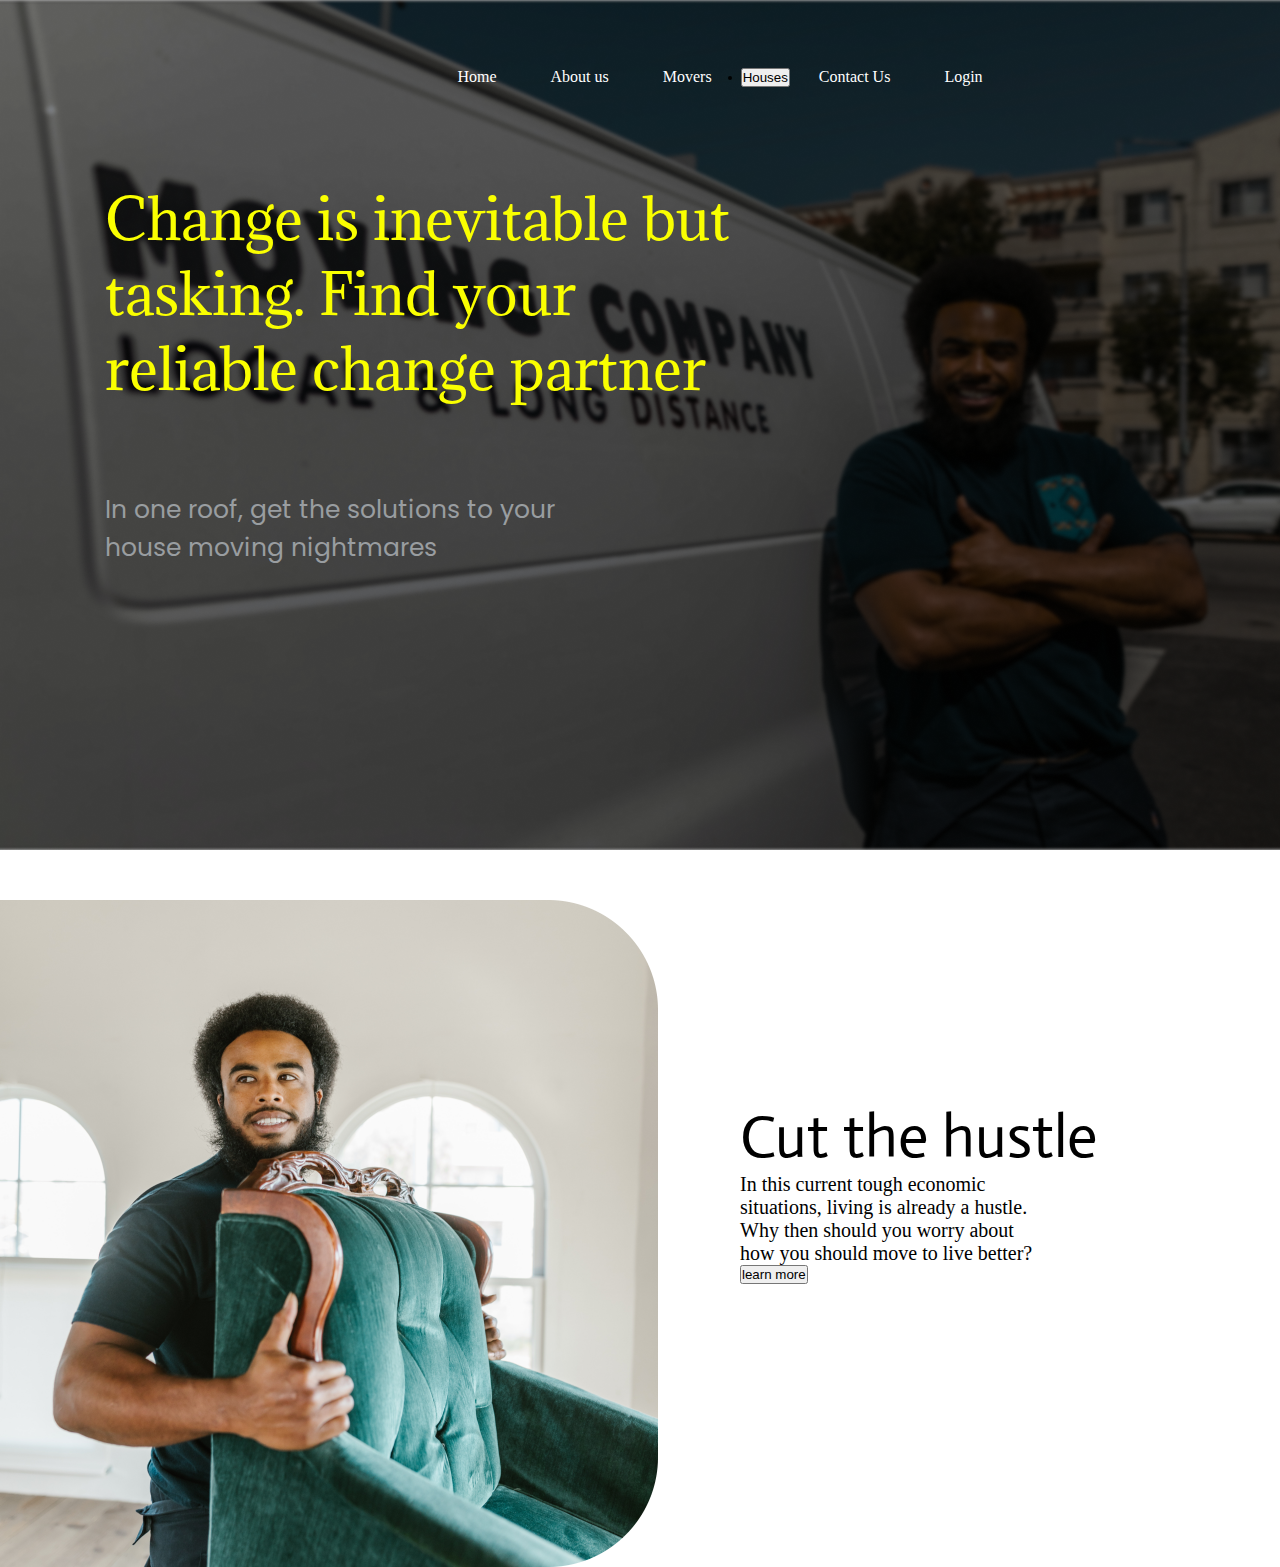
==== index.html @ 38adeb79 "In the main contect section give your section and divisions id and class name to avoid confusion. Go" ====
<!DOCTYPE html>
<html lang="en">
<head>
    <meta charset="UTF-8">
    <meta http-equiv="X-UA-Compatible" content="IE=edge">
    <meta name="viewport" content="width=device-width, initial-scale=1.0">
    <title>Document</title>
    <link rel="stylesheet" href="Assets/CSSfiles/index.css">
</head>
<body>

    <!--Header-->
    <section id="first">
        <nav>
            <ul>
                <li><a>Home</a></li>
                <li><a>About us</a></li>
                <li><a>Movers</a></li>
                <button><li><a>Houses</a></li></button>
                <li><a>Contact Us</a></li>
                <li><a>Login</a></li>
            </ul>
        </nav>

        <div class="kwanza">
            <h1>Change is inevitable but <br> tasking. Find your <br> reliable change partner</h1>
            <p>In one roof, get the solutions to your <br> house moving nightmares</p>
        </div>
    </section>


    <!--Main content-->
    <section id="sectme">
        <div class="boutme">
            <div class="leftside">
                <img src="Assets/Images/image2.png" alt="A mover carrying a chair">
            </div>

            <div class="rightside">
                <h1>Cut the hustle</h1>
                <p>In this current tough economic <br> situations, living is already a hustle. <br> Why then should you worry about <br> how you should move to live better?</p>
                <button>learn more</button>
            </div>
        </div>
    </section>

    <section id="third">
        <h2></h2>
        <div></div>

    </section>




    <!--Footer-->
</body>
</html>
---- Assets/CSSfiles/index.css ----
/* Main page styling for index.html*/
@import url('https://fonts.googleapis.com/css2?family=Poppins:wght@300&display=swap');
@import url('https://fonts.googleapis.com/css2?family=Actor&display=swap');
@import url('https://fonts.googleapis.com/css2?family=Adamina&display=swap');

*{  
    margin: 0;
    padding: 0;
}

body{
    margin: 0;
    padding: 0;
}
/*Header styling*/
/*First section */

#first{
    background-image: url("../Images/image1.png");
    background-size: cover;
    height: 850px;
    width: 1440px;
}

 nav{
    display: flex;
    justify-content:space-evenly;
    align-items: center;
 }

 nav ul{
     margin-top: 43px;
 }


nav >ul >li{
    text-decoration: none;
    display: inline-block;
    padding: 25px;
    color: white;
   
}
.kwanza{
    margin-bottom: 20px;
    margin-left:105px;
    margin-top: 70px;
}
.kwanza > h1{
    font-size: 55px;
    color: #FAFF00;
    font-family:'Adamina';
    
}
.kwanza >p{
    font-size: 25px;
    color:#999DA0;
    font-family:'Poppins';
    margin-top: 85px;
}


/*Main content styling */

/* Second section */
#sectme{
    margin-top: 50px;
}
#sectme > .boutme{
display: flex
}
#sectme > .boutme > .leftside, .rightside{ 
    width: 50%;
}
#sectme > .boutme > .leftside{
    display: flex;
    justify-content: center;
    align-items: center;
}
#sectme > .boutme > .rightside{
    padding-left: 100px;
    padding-top: 200px;
}
h1{
    font-family: 'Actor';
    font-weight: 500;
    font-size: 60px;
}
p{
    font-size: 20px;
}
img{
 width: 675px;
height: 667px;
}
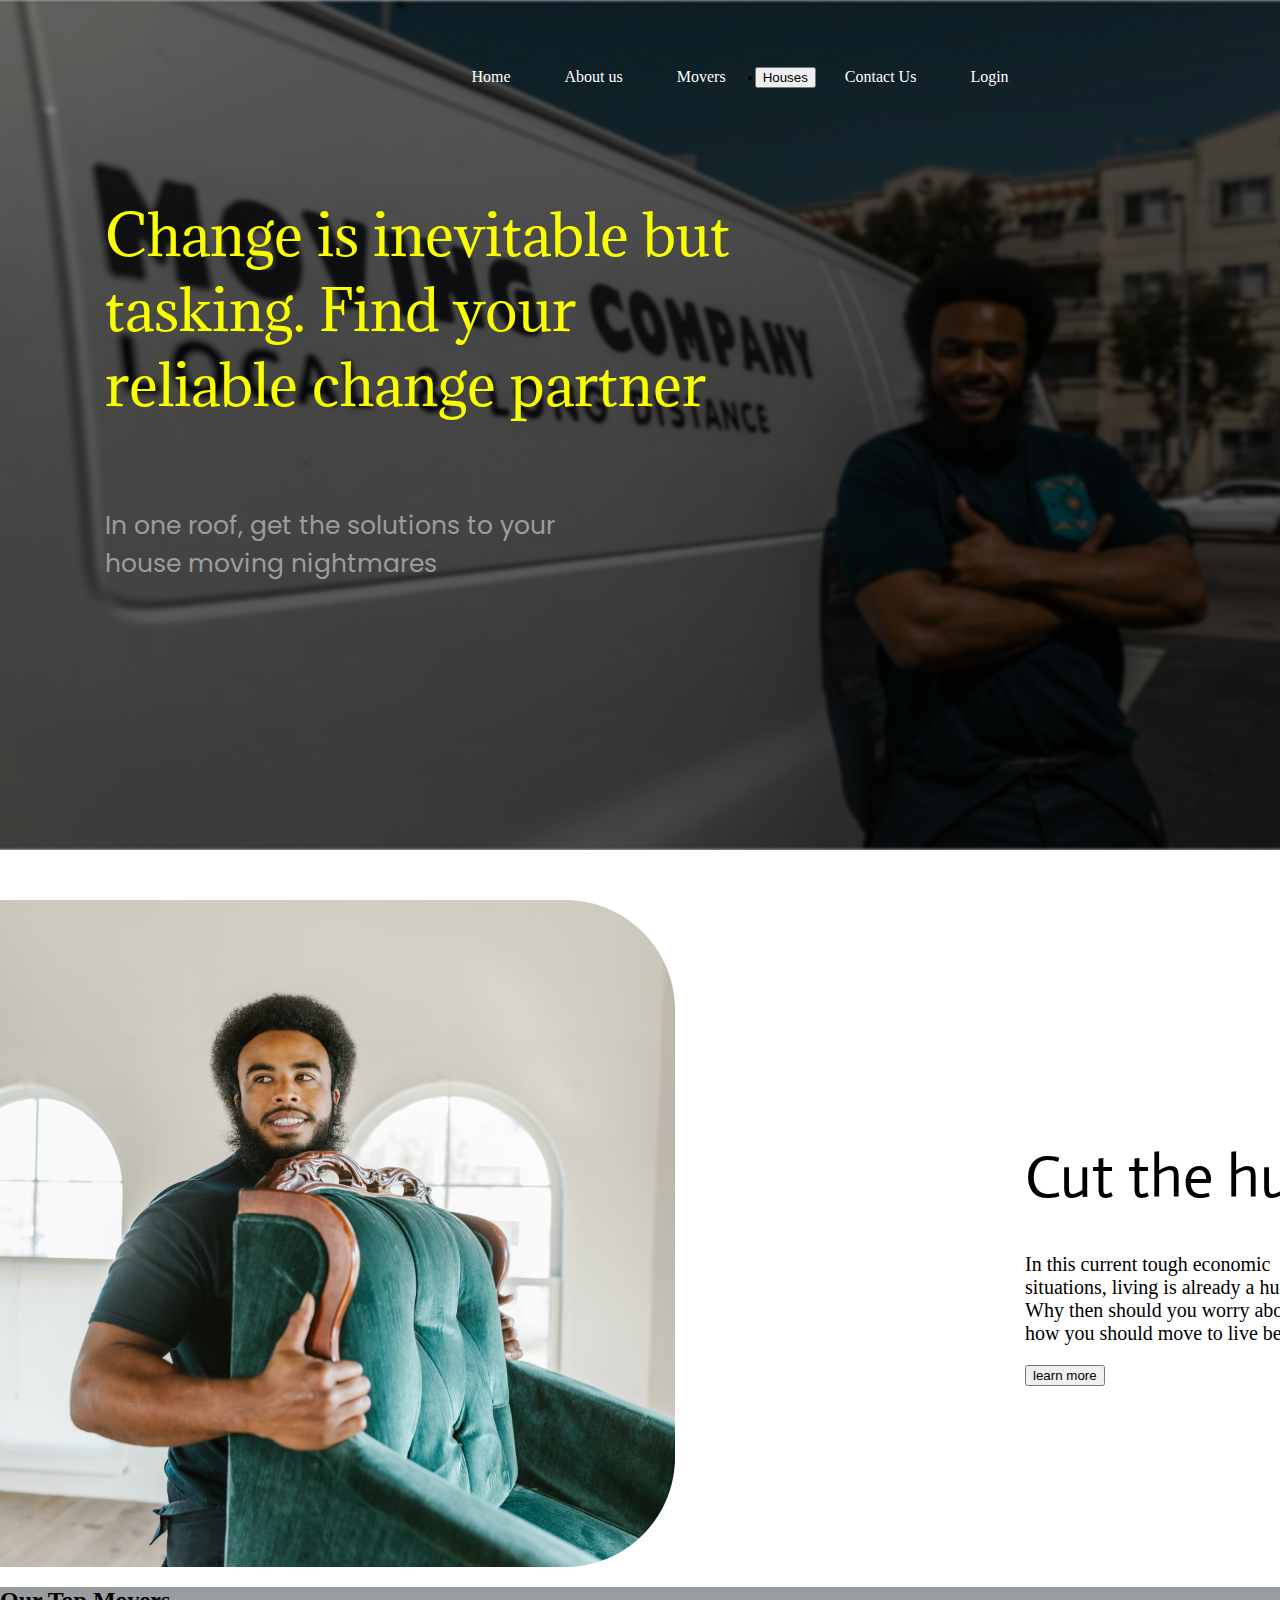
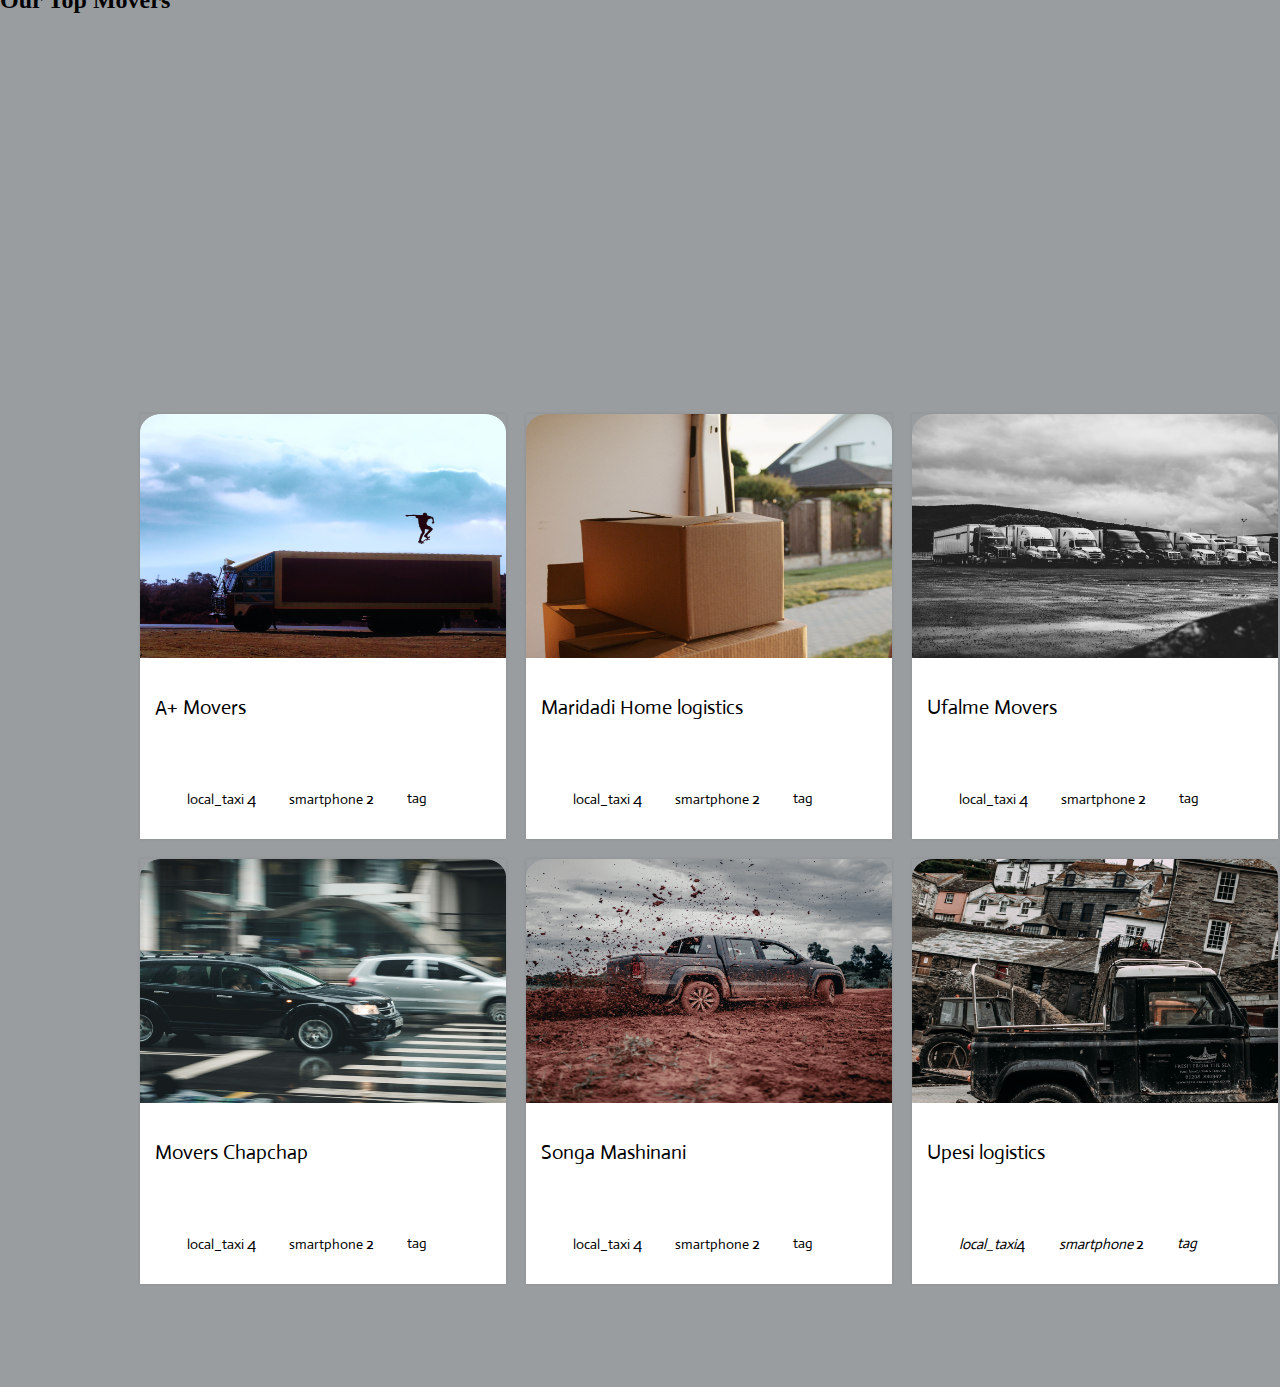
==== commit f47efb0c: "Add the third section using the card format.Do not change the size of the images. Style them to have" ====
--- a/index.html
+++ b/index.html
@@ -5,6 +5,7 @@
     <meta http-equiv="X-UA-Compatible" content="IE=edge">
     <meta name="viewport" content="width=device-width, initial-scale=1.0">
     <title>Document</title>
+    <link rel="stylesheet" href="https://fonts.sandbox.google.com/css2?family=Material+Symbols+Outlined:opsz,wght,FILL,GRAD@48,400,0,0" />
     <link rel="stylesheet" href="Assets/CSSfiles/index.css">
 </head>
 <body>
@@ -44,9 +45,198 @@
         </div>
     </section>
 
+
     <section id="third">
-        <h2></h2>
-        <div></div>
+
+        <h2>Our Top Movers</h2>
+        <div class="cards">
+
+            <div class="card">
+                <img src="Assets/Images/image3.png" alt="" class="card_image">
+
+                <div class="card_content">
+                    <p>A+ Movers</p>
+                </div>
+
+                <div class="card_info">
+                    <div>
+                        <span class="material-symbols-outlined">
+                            local_taxi
+                        </span>4
+                    </div>
+
+                    <div>
+                        <span class="material-symbols-outlined">
+                            smartphone
+                        </span>2
+
+                    </div>
+                        <span class="material-symbols-outlined">
+                            tag
+                        </span>
+
+                    <div>
+
+                    </div>
+
+                </div>
+
+            </div>
+            <div class="card">
+                <img src="Assets/Images/image4.png" alt="" class="card_image">
+
+                <div class="card_content">
+                    <p>Maridadi Home logistics</p>
+                </div>
+
+                <div class="card_info">
+                    <div>
+                       <span class="material-symbols-outlined">
+                            local_taxi
+                        </span>4
+                    </div>
+
+                    <div>
+                        <span class="material-symbols-outlined">
+                            smartphone
+                        </span>2
+
+                    </div>
+                        <span class="material-symbols-outlined">
+                            tag
+                        </span>
+
+                    <div>
+
+                    </div>
+
+                </div>
+
+            </div>
+            <div class="card">
+                <img src="Assets/Images/image5.png" alt="" class="card_image">
+
+                <div class="card_content">
+                    <p>Ufalme Movers</p>
+                </div>
+
+                <div class="card_info">
+                    <div>
+                        <span class="material-symbols-outlined">
+                            local_taxi
+                        </span>4
+                    </div>
+
+                    <div>
+                        <span class="material-symbols-outlined">
+                            smartphone
+                        </span>2
+
+                    </div>
+                        <span class="material-symbols-outlined">
+                            tag
+                        </span>
+
+                    <div>
+
+                    </div>
+
+                </div>
+
+            </div>
+            <div class="card">
+                <img src="Assets/Images/image6.png" alt="" class="card_image">
+
+                <div class="card_content">
+                    <p>Movers Chapchap</p>
+                </div>
+
+                <div class="card_info">
+                    <div>
+                        <span class="material-symbols-outlined">
+                            local_taxi
+                        </span>4
+                    </div>
+
+                    <div>
+                        <span class="material-symbols-outlined">
+                            smartphone
+                        </span>2
+
+                    </div>
+                        <span class="material-symbols-outlined">
+                            tag
+                        </span>
+
+                    <div>
+
+                    </div>
+
+                </div>
+
+            </div>
+            <div class="card">
+                <img src="Assets/Images/image7.png" alt="" class="card_image">
+
+                <div class="card_content">
+                    <p>Songa Mashinani</p>
+                </div>
+
+                <div class="card_info">
+                    <div>
+                        <span class="material-symbols-outlined">
+                            local_taxi
+                        </span>4
+                    </div>
+
+                    <div>
+                        <span class="material-symbols-outlined">
+                            smartphone
+                        </span>2
+
+                    </div>
+                        <span class="material-symbols-outlined">
+                            tag
+                        </span>
+
+                    <div>
+
+                    </div>
+
+                </div>
+
+            </div>
+            <div class="card">
+                <img src="Assets/Images/image8.png" alt="" class="card_image">
+
+                <div class="card_content">
+                    <p>Upesi logistics</p>
+                </div>
+
+                <div class="card_info">
+                    <div>
+                        <i class="material-symbols-outlined">local_taxi</i>4
+                    </div>
+
+                    <div>
+                        <i class="material-symbols-outlined">
+                            smartphone
+                        </i>2
+
+                    </div>
+                        <i class="material-symbols-outlined">
+                            tag
+                        </i>
+
+                    <div>
+
+                    </div>
+
+                </div>
+
+            </div>
+
+        </div>
 
     </section>
 
--- a/Assets/CSSfiles/index.css
+++ b/Assets/CSSfiles/index.css
@@ -2,6 +2,18 @@
 @import url('https://fonts.googleapis.com/css2?family=Poppins:wght@300&display=swap');
 @import url('https://fonts.googleapis.com/css2?family=Actor&display=swap');
 @import url('https://fonts.googleapis.com/css2?family=Adamina&display=swap');
+
+
+<style>
+.material-symbols-outlined {
+  font-variation-settings:
+  'FILL' 0,
+  'wght' 400,
+  'GRAD' 0,
+  'opsz' 48
+}
+</style>
+
 
 *{  
     margin: 0;
@@ -64,6 +76,9 @@
 /* Second section */
 #sectme{
     margin-top: 50px;
+    height: 667px;
+    background-color: white;
+    width: 1440px;
 }
 #sectme > .boutme{
 display: flex
@@ -77,7 +92,7 @@
     align-items: center;
 }
 #sectme > .boutme > .rightside{
-    padding-left: 100px;
+    padding-left: 350px;
     padding-top: 200px;
 }
 h1{
@@ -92,3 +107,47 @@
  width: 675px;
 height: 667px;
 }
+
+#third{
+    width:1440px;
+    height: 1400px;
+    background-color: #999DA0;
+}
+
+.cards{
+    margin: 0 auto;
+    max-width: 1000px;
+    display: grid;
+    grid-template-columns: repeat(3, 1fr);
+    gap: 20px;
+    font-family: "Actor";
+    margin-top: 400px;
+    margin-bottom: 200px;
+    margin-right: 300px;
+}
+.card{
+    box-shadow: 0 0 3px rgba(0, 0 , 0 , 0.1);
+}
+.card_image{
+    width: 366px;
+    height: 244px;
+    display: block;
+}
+.card_content{
+    line-height: 1.5;
+    font-size: 0.9em;
+    padding: 15px;
+    background: white;
+}
+.card_info{
+    padding: 30px;
+    display: flex;
+    justify-content:space-around;
+    align-items: center;
+    background: white;
+    border-bottom: 3px;
+    border-color: gray;
+}
+.material-symbols-outlined{
+    font-size: 0.9em;
+}
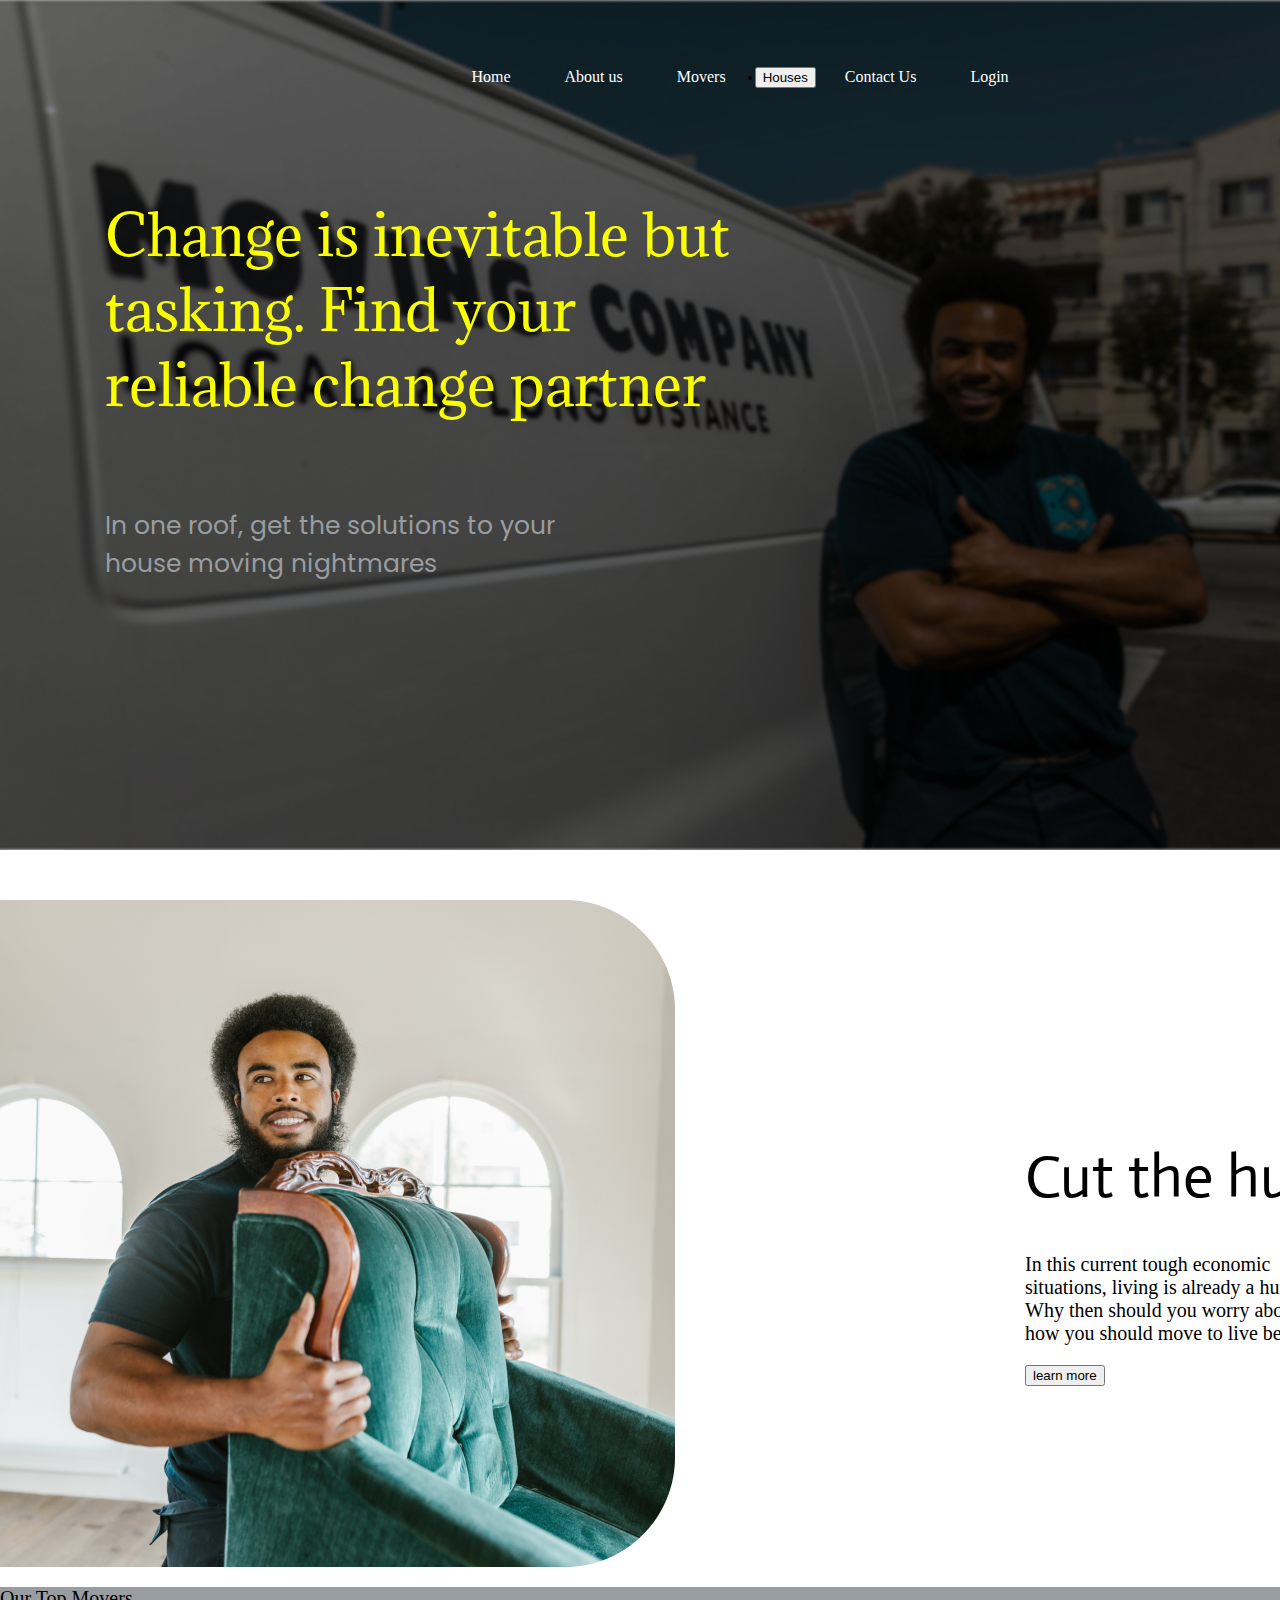
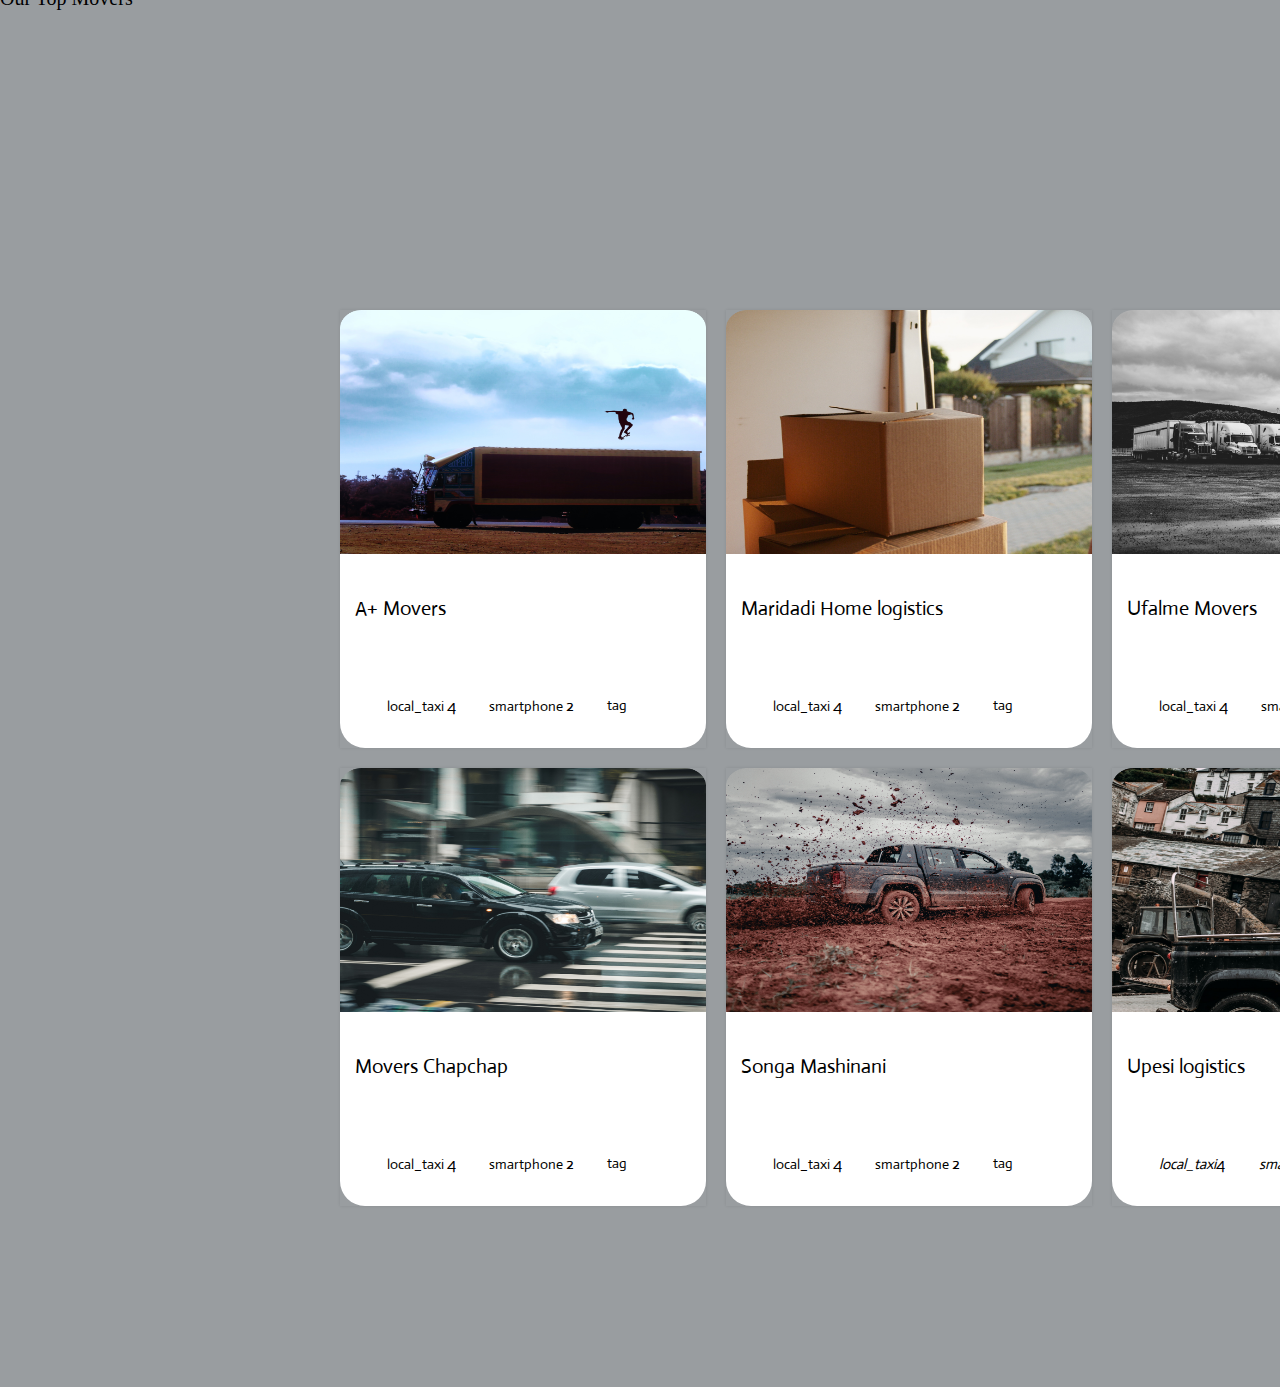
==== commit 294e08e8: "Adda border radius to the bottom right and left of the class card_info" ====
--- a/index.html
+++ b/index.html
@@ -47,10 +47,11 @@
 
 
     <section id="third">
-
-        <h2>Our Top Movers</h2>
+        <div class="two">
+            <p>Our Top Movers</p>
+        </div>
+
         <div class="cards">
-
             <div class="card">
                 <img src="Assets/Images/image3.png" alt="" class="card_image">
 
--- a/Assets/CSSfiles/index.css
+++ b/Assets/CSSfiles/index.css
@@ -112,18 +112,21 @@
     width:1440px;
     height: 1400px;
     background-color: #999DA0;
+    
 }
 
-.cards{
-    margin: 0 auto;
-    max-width: 1000px;
+ .cards{
+    margin:0 auto;
+    max-width: 800px;
+    max-height: fit-content;
     display: grid;
     grid-template-columns: repeat(3, 1fr);
     gap: 20px;
     font-family: "Actor";
-    margin-top: 400px;
-    margin-bottom: 200px;
+    margin-top: 300px;
+    margin-bottom:200px;
     margin-right: 300px;
+    
 }
 .card{
     box-shadow: 0 0 3px rgba(0, 0 , 0 , 0.1);
@@ -134,12 +137,13 @@
     display: block;
 }
 .card_content{
-    line-height: 1.5;
+    line-height: 2.0;
     font-size: 0.9em;
     padding: 15px;
     background: white;
 }
 .card_info{
+    line-height: 1.5;
     padding: 30px;
     display: flex;
     justify-content:space-around;
@@ -147,7 +151,10 @@
     background: white;
     border-bottom: 3px;
     border-color: gray;
+    border-bottom-left-radius: 25px;
+    border-bottom-right-radius: 25px;
 }
 .material-symbols-outlined{
     font-size: 0.9em;
 }
+ 
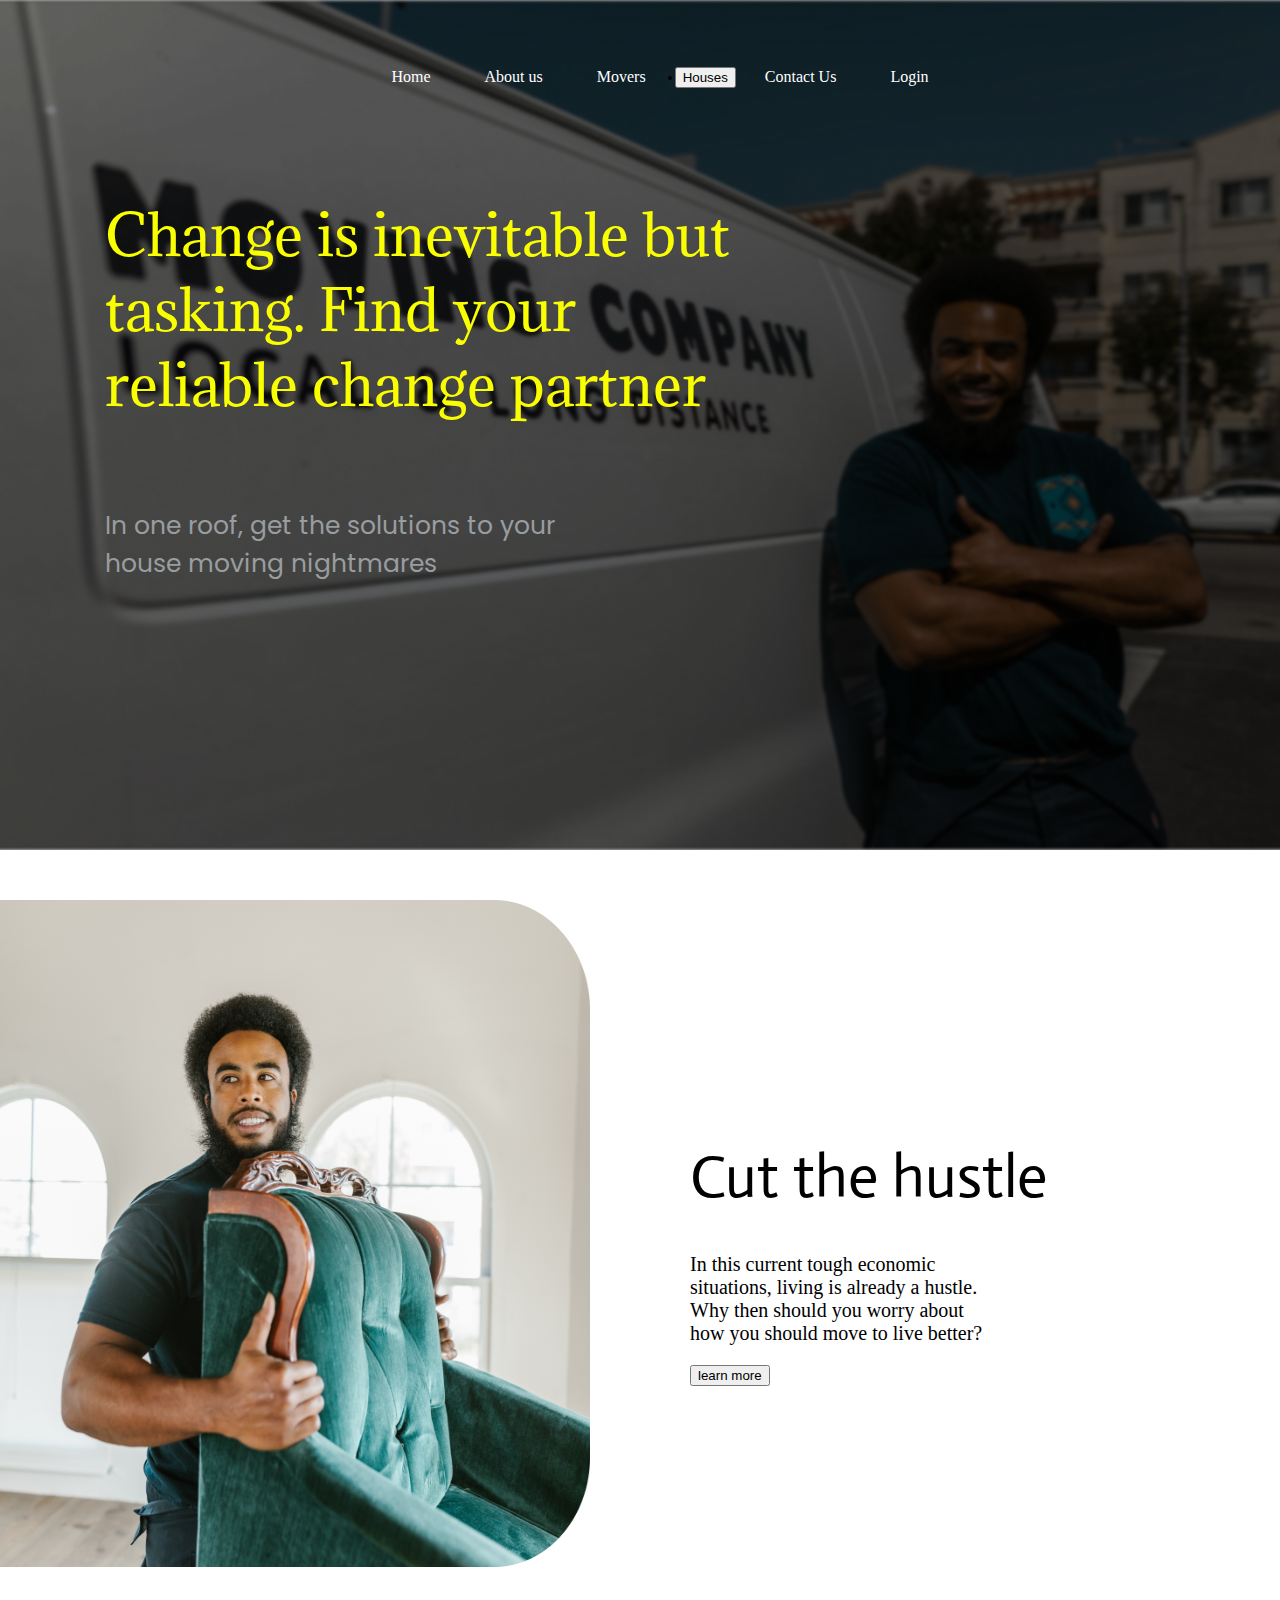
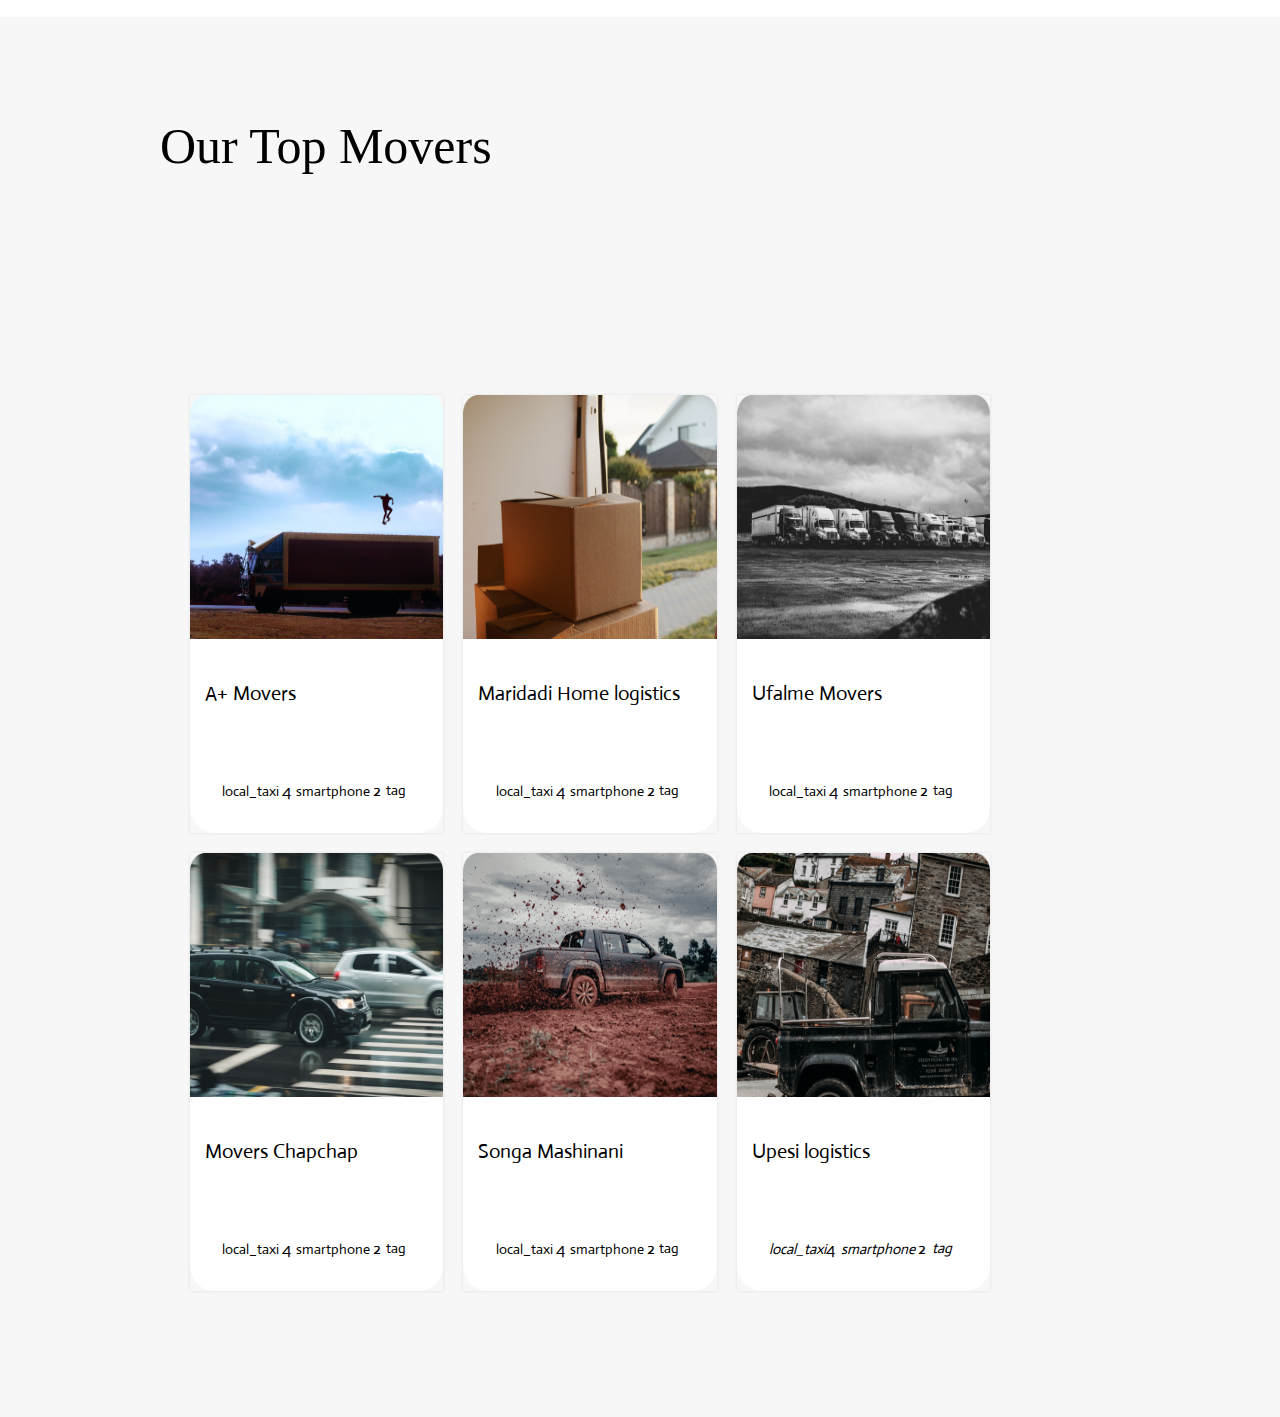
==== commit f07b14d5: "Add a style tag at the head tag nd scale the image to have a maximum width of 100%" ====
--- a/index.html
+++ b/index.html
@@ -7,6 +7,11 @@
     <title>Document</title>
     <link rel="stylesheet" href="https://fonts.sandbox.google.com/css2?family=Material+Symbols+Outlined:opsz,wght,FILL,GRAD@48,400,0,0" />
     <link rel="stylesheet" href="Assets/CSSfiles/index.css">
+    <style>
+     img{
+         max-width:100%
+        }
+    </style>
 </head>
 <body>
 
@@ -245,5 +250,7 @@
 
 
     <!--Footer-->
+
+    
 </body>
 </html>--- a/Assets/CSSfiles/index.css
+++ b/Assets/CSSfiles/index.css
@@ -18,6 +18,7 @@
 *{  
     margin: 0;
     padding: 0;
+    
 }
 
 body{
@@ -31,7 +32,9 @@
     background-image: url("../Images/image1.png");
     background-size: cover;
     height: 850px;
-    width: 1440px;
+    width:100%;
+    
+    
 }
 
  nav{
@@ -78,7 +81,8 @@
     margin-top: 50px;
     height: 667px;
     background-color: white;
-    width: 1440px;
+    width: 100%;
+    
 }
 #sectme > .boutme{
 display: flex
@@ -92,7 +96,7 @@
     align-items: center;
 }
 #sectme > .boutme > .rightside{
-    padding-left: 350px;
+    padding-left: 100px;
     padding-top: 200px;
 }
 h1{
@@ -109,13 +113,16 @@
 }
 
 #third{
-    width:1440px;
+    width:100%;
     height: 1400px;
-    background-color: #999DA0;
+    background-color:rgba(150,159, 165, 0.08);
+    border: 2px rg;
+    
+    
     
 }
 
- .cards{
+ #third .cards{
     margin:0 auto;
     max-width: 800px;
     max-height: fit-content;
@@ -123,9 +130,12 @@
     grid-template-columns: repeat(3, 1fr);
     gap: 20px;
     font-family: "Actor";
-    margin-top: 300px;
+    margin-top: 200px;
     margin-bottom:200px;
-    margin-right: 300px;
+    padding-right:200px;
+    padding-left: 100px;
+    
+    
     
 }
 .card{
@@ -157,4 +167,20 @@
 .material-symbols-outlined{
     font-size: 0.9em;
 }
+
+ #third .two p{
+     padding: 20px;
+     margin-left: 140px;
+     font-size: 50px;
+     display: flex;
+     justify-items: center;
+     padding-top: 100px;
+ }
+
+ @media screen and (max width:500px) {
+
+ }
+     
  
+
+ 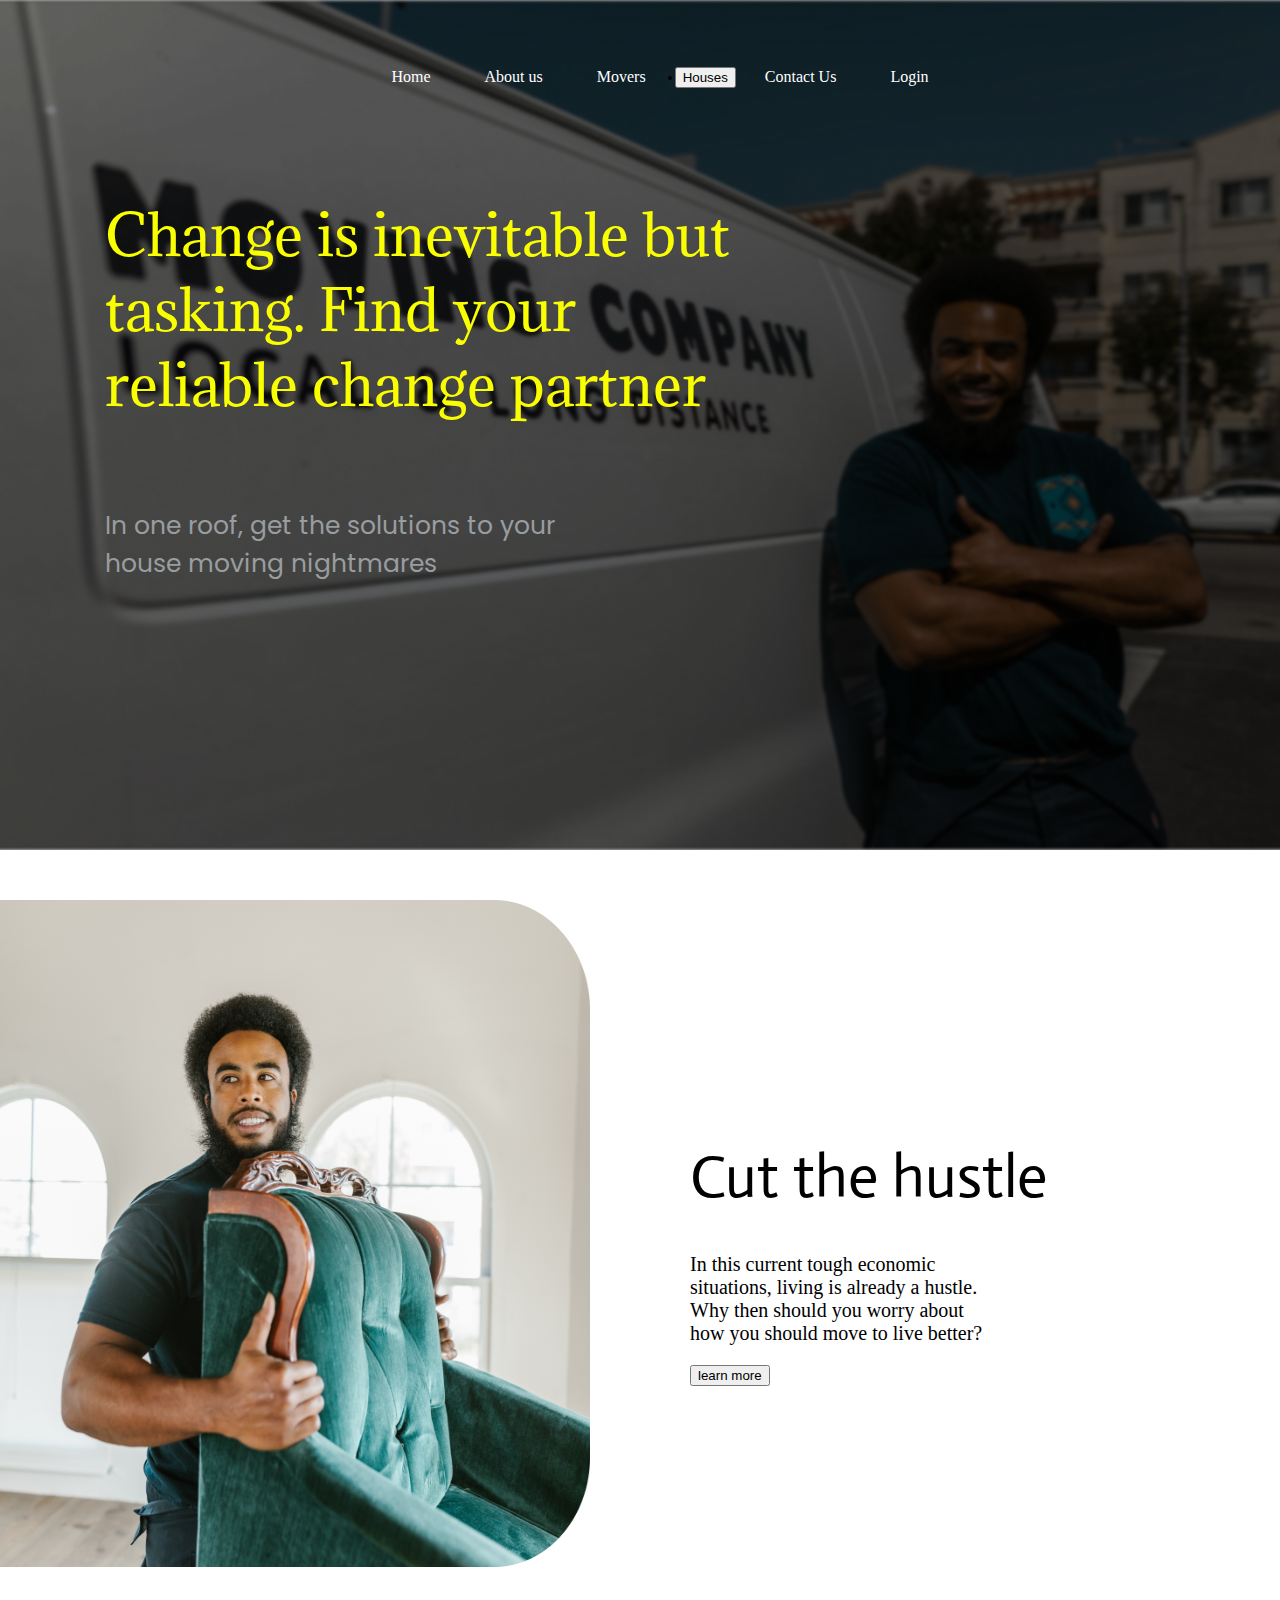
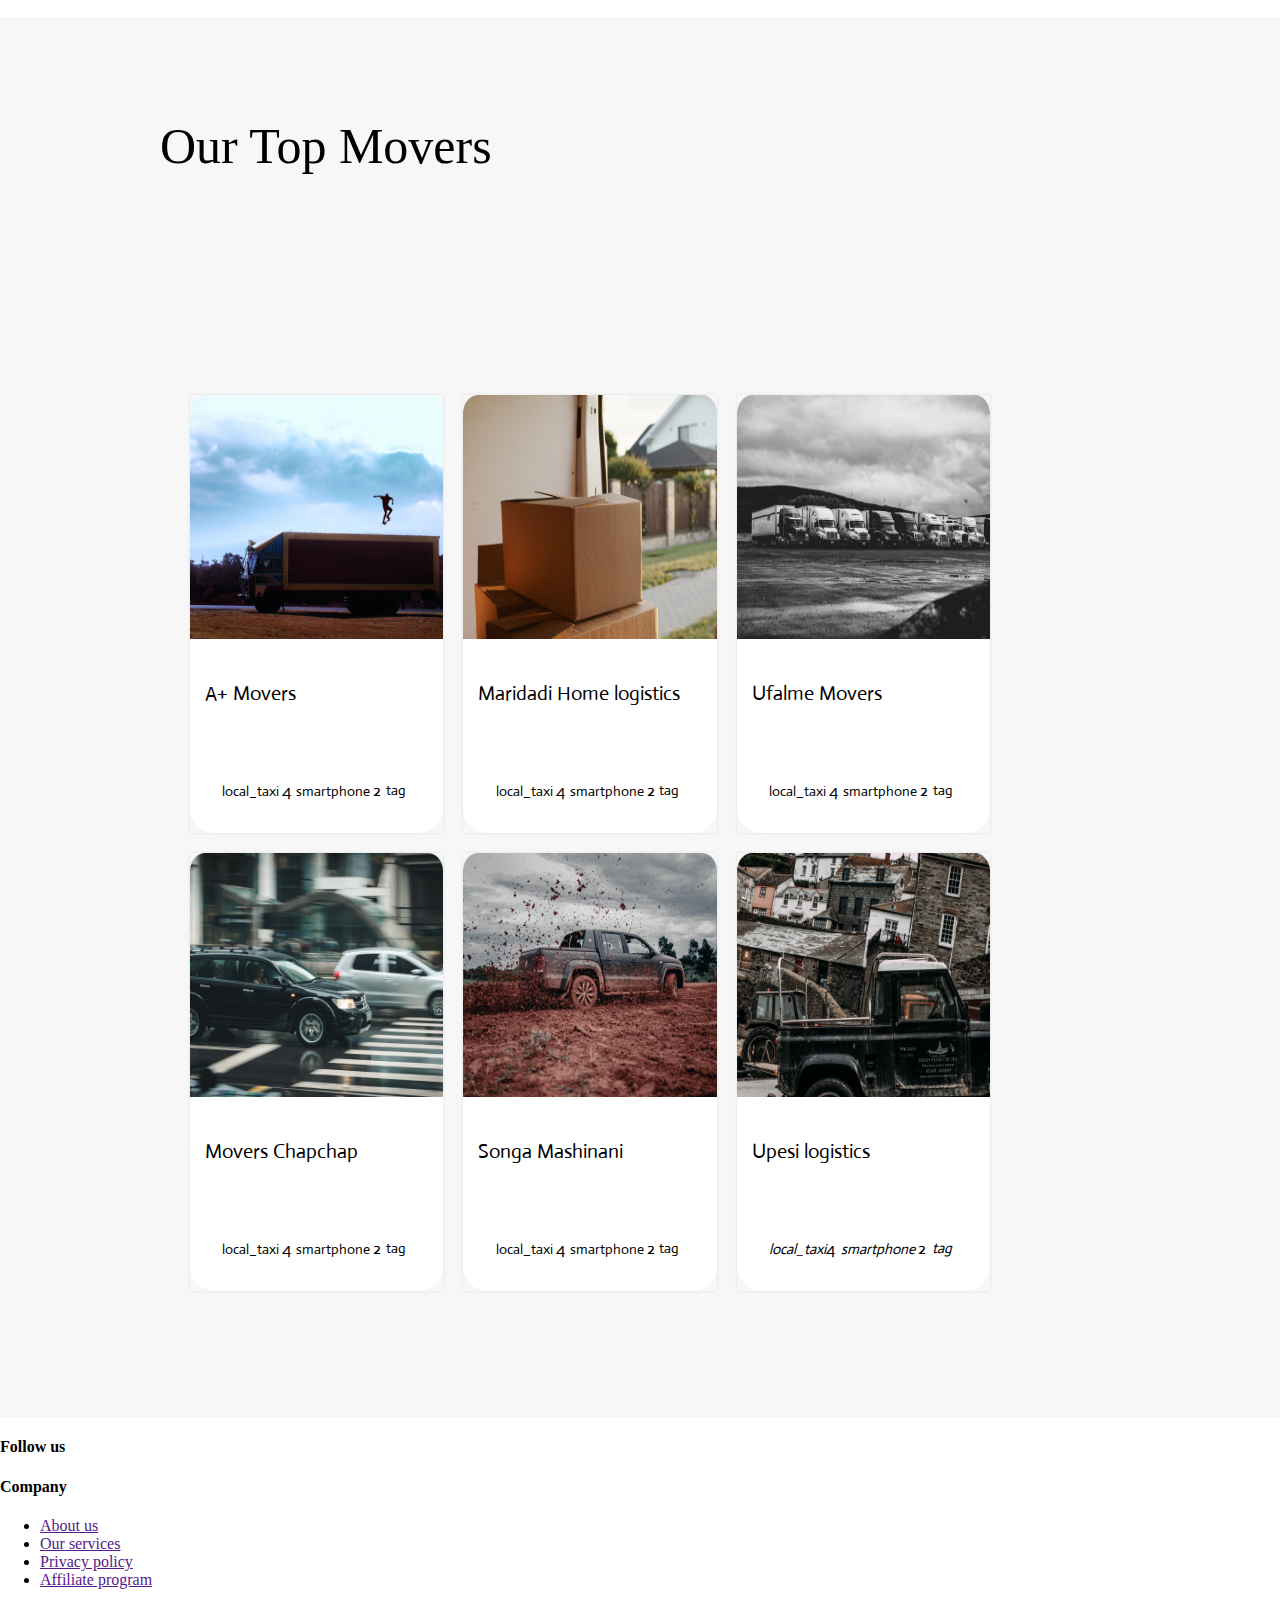
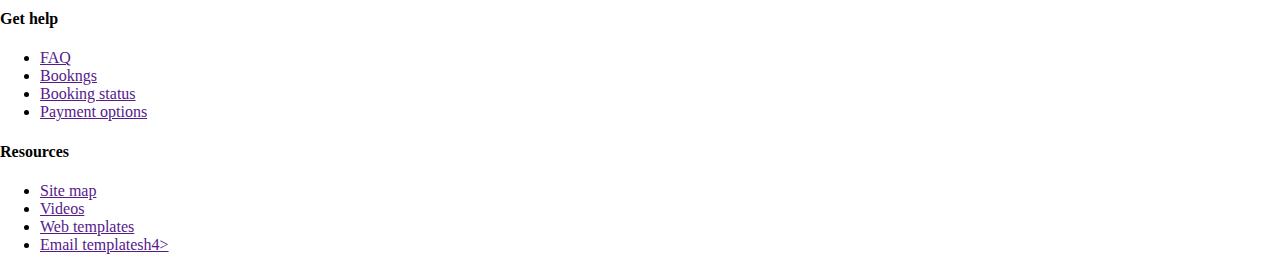
==== commit a7cd6c7d: "Add the texts in the footer section.The unordered lists and the social media icons" ====
--- a/index.html
+++ b/index.html
@@ -250,7 +250,55 @@
 
 
     <!--Footer-->
-
-    
+    <footer class="footer">
+        <div class="container">
+             <div class="row">
+                <div class="footer-col">
+                    <h4>Follow us</h4>
+                    <div class="social-links">
+                        <a href=""></a>
+                    </div>
+
+                </div>
+                 <div class="footer-col">
+                     <h4>Company</h4>
+                     <ul>
+                         <li><a href="">About us</a></li>
+                         <li><a href="">Our services</a></li>
+                         <li><a href="">Privacy policy</a></li>
+                         <li><a href="">Affiliate program</a></li>
+                     </ul>
+
+                 </div>
+                 <div class="footer-col">
+                    <h4>Get help</h4>
+                    <ul>
+                        <li><a href="">FAQ</a></li>
+                        <li><a href="">Bookngs</a></li>
+                        <li><a href="">Booking status</a></li>
+                        <li><a href="">Payment options</a></li>
+                    </ul>
+
+                </div>
+                <div class="footer-col">
+                    <h4>Resources</h4>
+                    <ul>
+                        <li><a href="">Site map</a></li>
+                        <li><a href="">Videos</a></li>
+                        <li><a href="">Web templates</a></li>
+                        <li><a href="">Email templatesh4>
+                          
+                    </ul>
+
+                </div>
+                
+                
+
+
+             </div>  
+        </div>
+    </footer>
+
+
 </body>
 </html>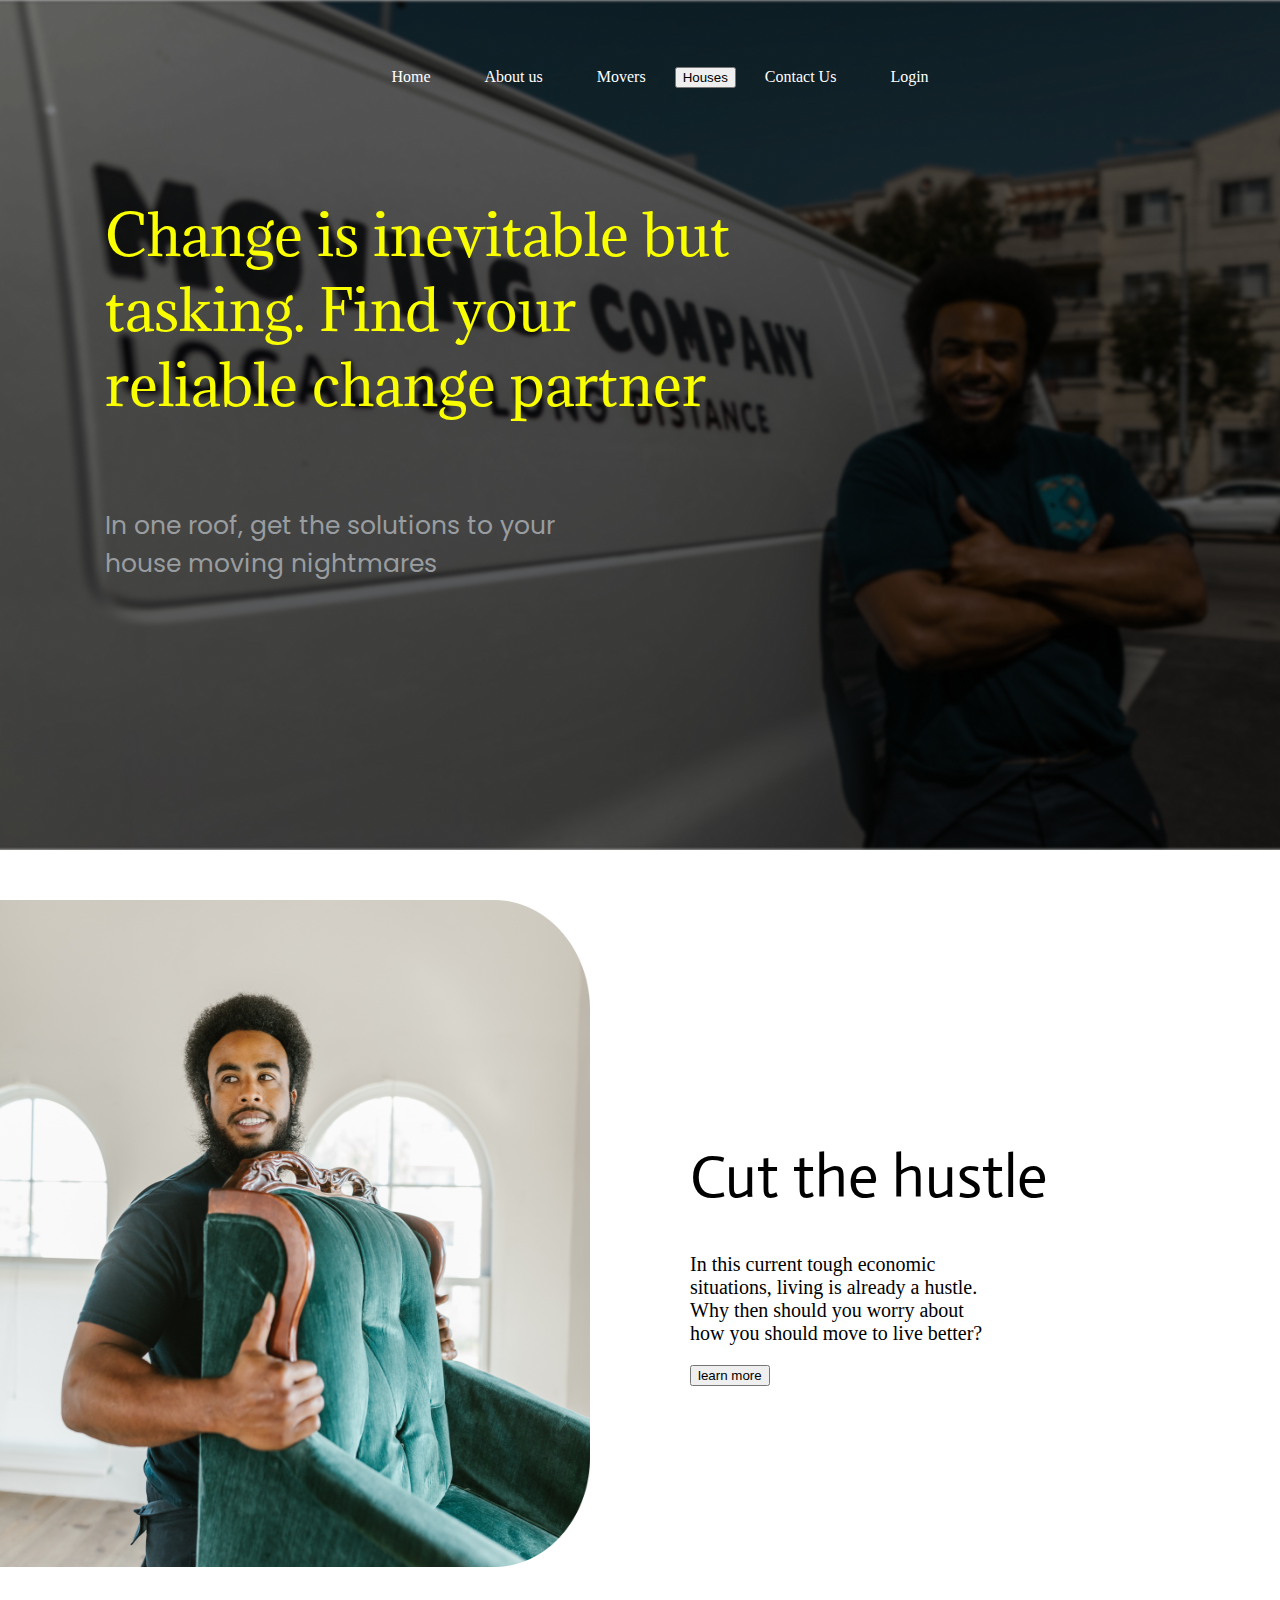
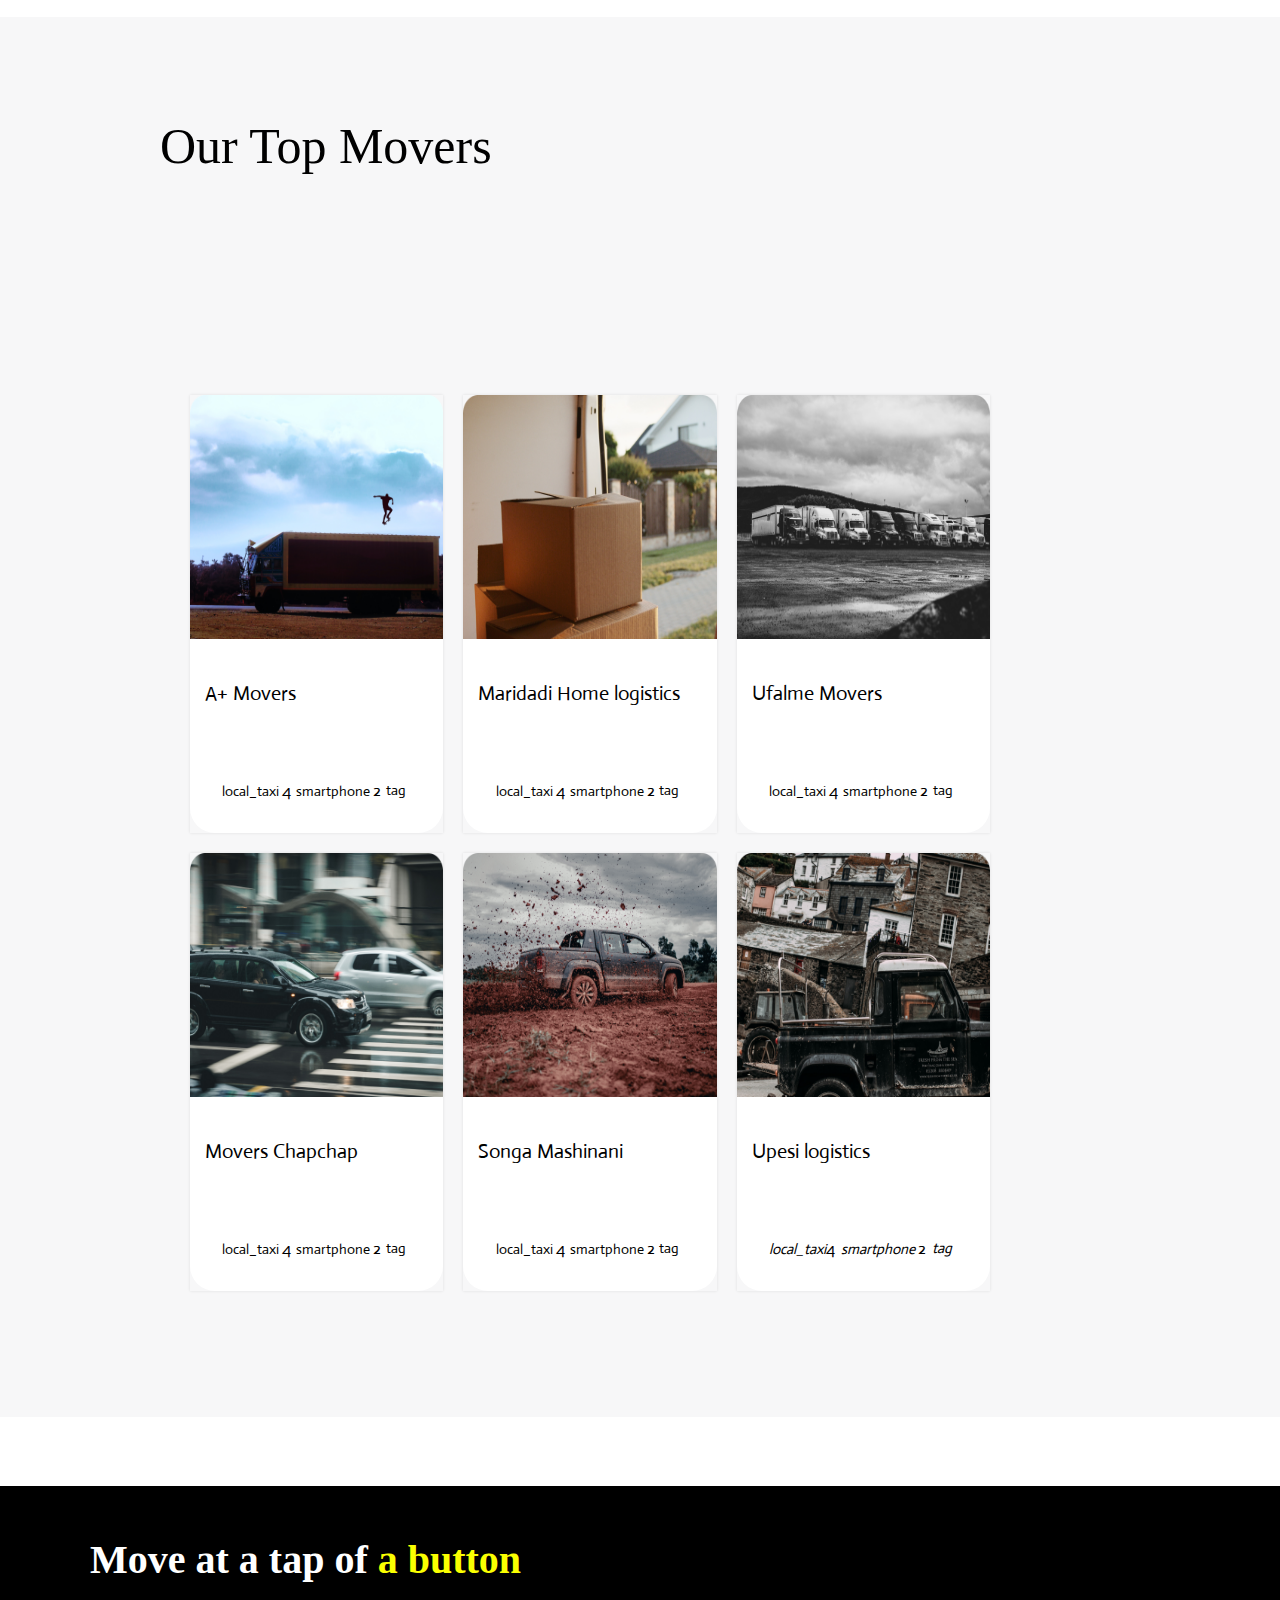
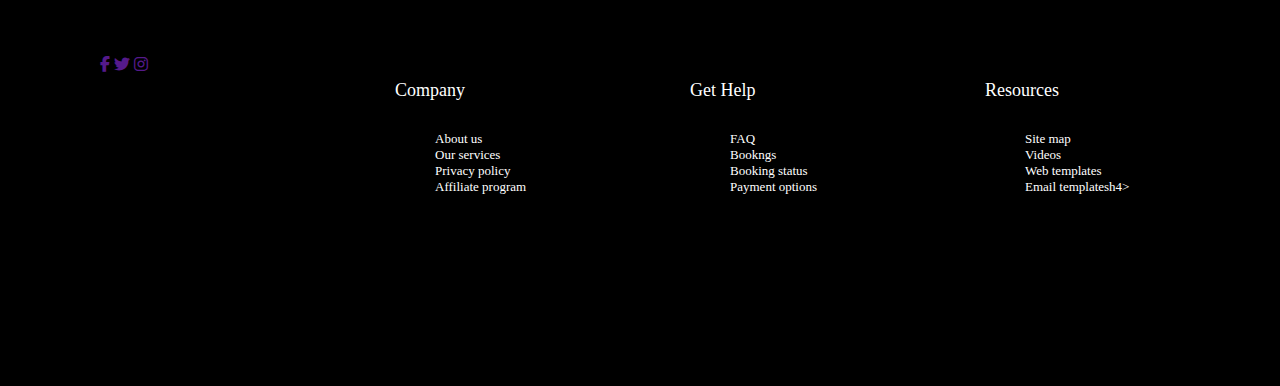
==== commit 43a2f8cb: "Style the footer section by putting display flex, changing the font colour, font sizes and the foote" ====
--- a/index.html
+++ b/index.html
@@ -7,6 +7,7 @@
     <title>Document</title>
     <link rel="stylesheet" href="https://fonts.sandbox.google.com/css2?family=Material+Symbols+Outlined:opsz,wght,FILL,GRAD@48,400,0,0" />
     <link rel="stylesheet" href="Assets/CSSfiles/index.css">
+    <link rel="stylesheet" type="text/css" href="https://cdnjs.cloudflare.com/ajax/libs/font-awesome/6.1.1/css/all.min.css">
     <style>
      img{
          max-width:100%
@@ -247,19 +248,23 @@
     </section>
 
 
-
+<br><br>
 
     <!--Footer-->
     <footer class="footer">
         <div class="container">
+            <h2>Move at a tap of <span style="color: #FAFF00;">a button</span> </h2>
              <div class="row">
+
                 <div class="footer-col">
-                    <h4>Follow us</h4>
                     <div class="social-links">
-                        <a href=""></a>
-                    </div>
-
-                </div>
+                        <a href=""><i class="fab fa-facebook-f"></i></a>
+                        <a href=""><i class="fab fa-twitter"></i></a>
+                        <a href=""><i class="fab fa-instagram"></i></a>
+                    </div>
+
+                </div>
+
                  <div class="footer-col">
                      <h4>Company</h4>
                      <ul>
--- a/Assets/CSSfiles/index.css
+++ b/Assets/CSSfiles/index.css
@@ -18,6 +18,7 @@
 *{  
     margin: 0;
     padding: 0;
+    box-sizing: border-box;
     
 }
 
@@ -177,10 +178,67 @@
      padding-top: 100px;
  }
 
- @media screen and (max width:500px) {
-
- }
+ .row{
+       display: flex;
+       flex-wrap: wrap;
+
+ }
+ ul{
+     list-style: none;
+     text-decoration: none;
+     color:white;
+ }
+ .container{
+     color: white;
+ }
+
+ .footer{
+         background-color: black;
+         width: 100%;
+         height: 500px;
+         padding-top: ;
+
+ }
+ .footer-col{
+     width: 25%;
+ }
+ .footer h2{
+     padding-left: 90px;
+     padding-top: 50px;
+     padding-bottom: 40px;
+     font-size: 40px;
+ }
+ .footer-col h4{
+     font-size: 18px;
+     color: white;
+     text-transform: capitalize;
+     margin-bottom: 30px;
+     font-weight: 500;
+     width: 25%;
+ }
+ 
+ 
+ .footer-col ul li a{
+     color: white;
+     text-decoration: none;
+     font-size: small;
+     display: block;
+     transition: all 0.3s ease;
+     padding-right:100px;
+ }
+ .footer-col ul li a:hover{
+     color: #FFAC12;
+     padding-left:4px;
      
+ }
+ .footer-col .social-links{
+     display: inline-block
+     
+ }
+.footer .container .row{
+    padding-left: 100px;
+
+ }
  
 
  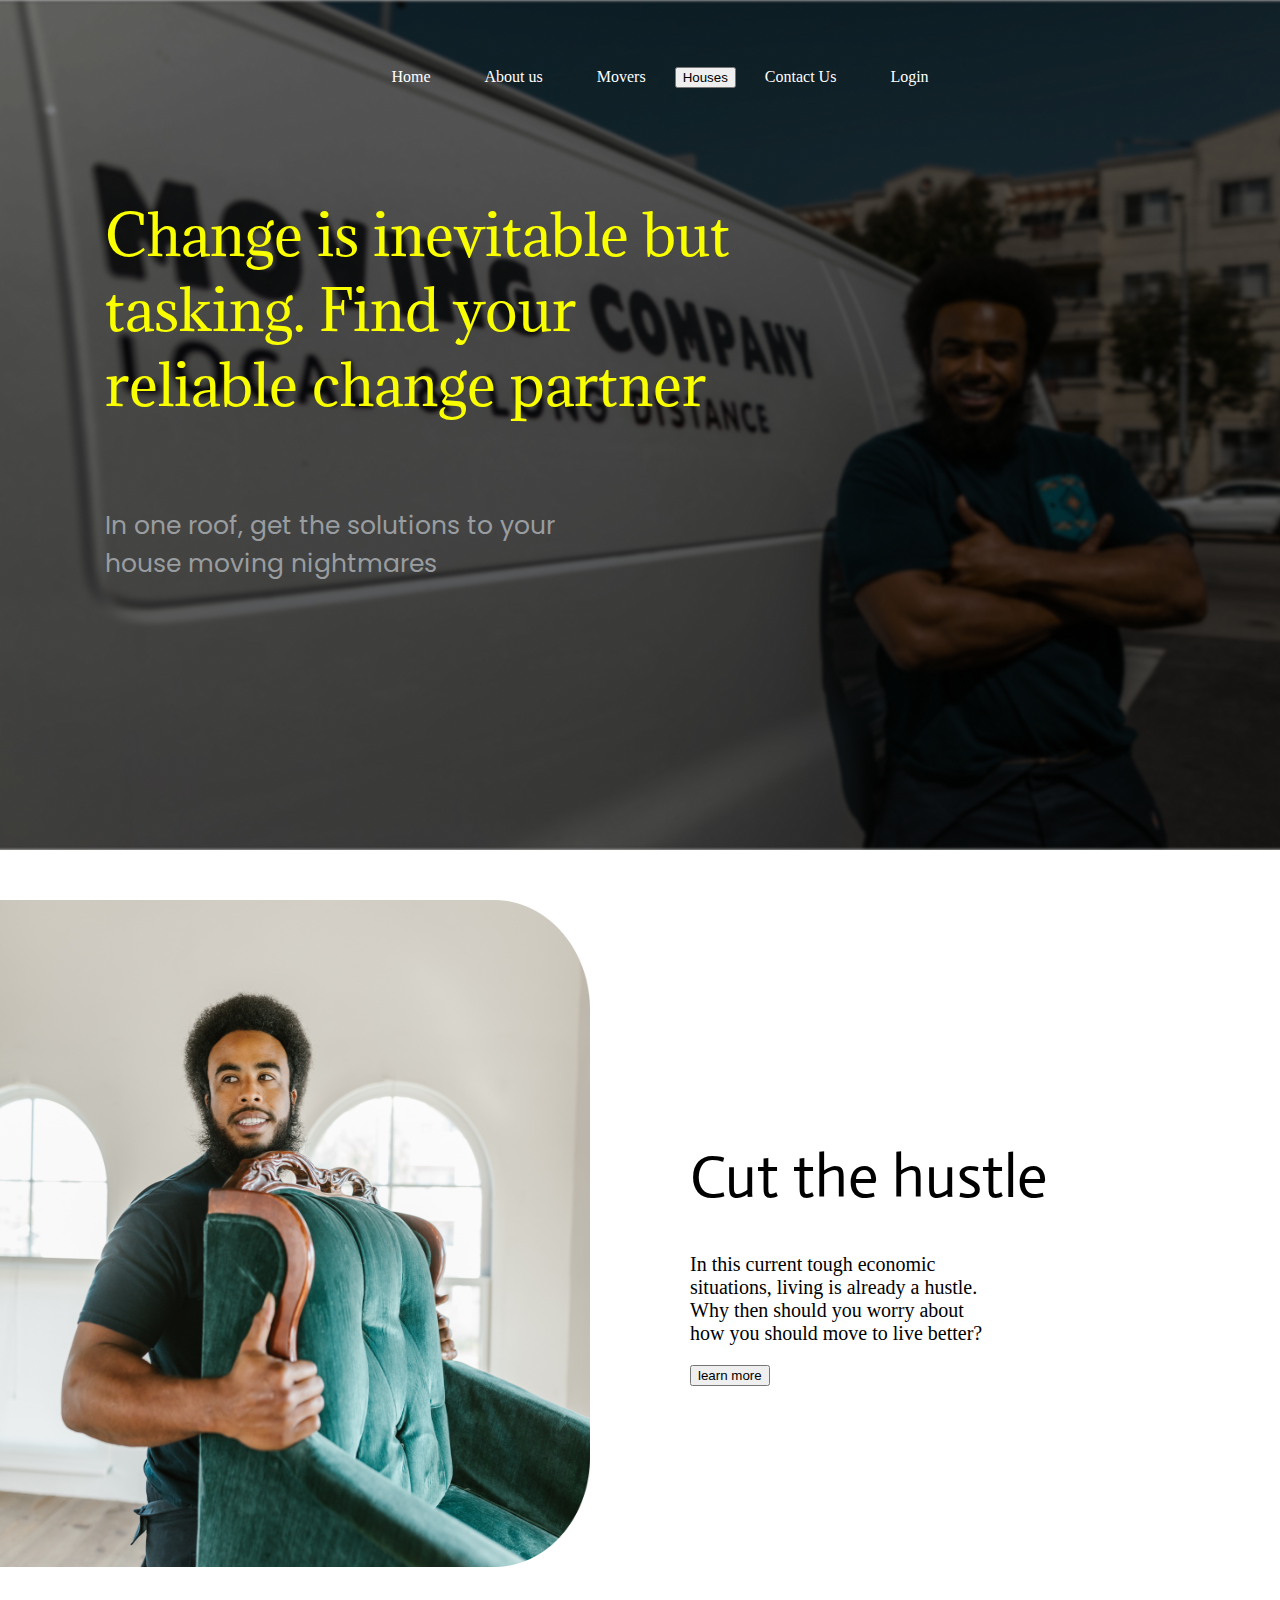
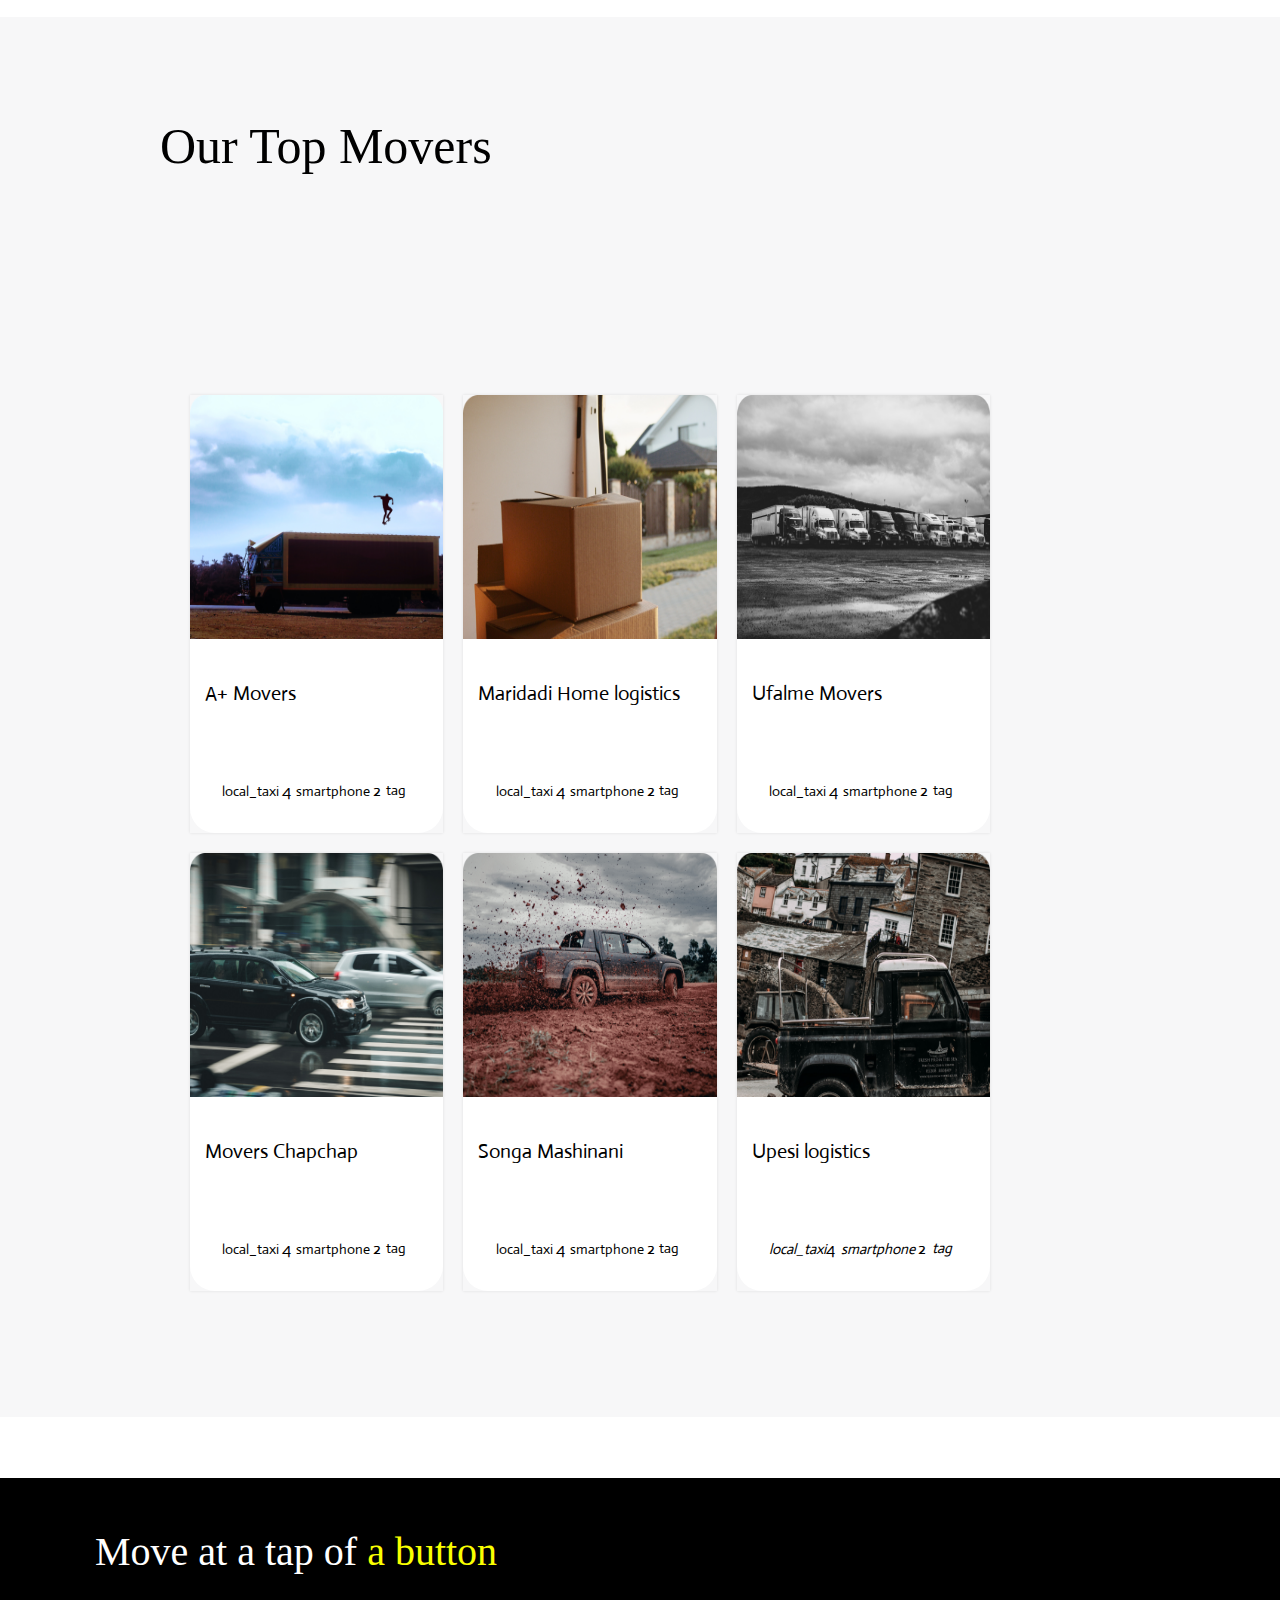
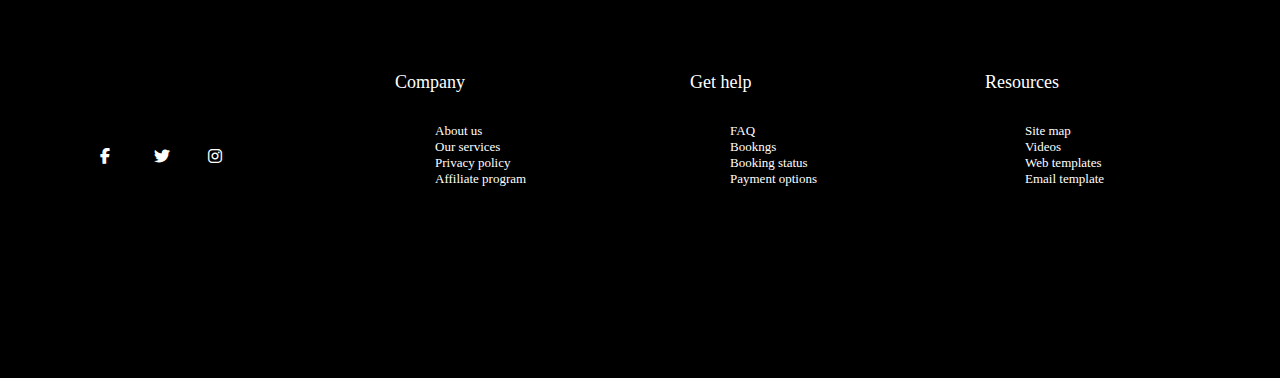
==== commit 1197adba: "Change the colors of the social media icons to white." ====
--- a/index.html
+++ b/index.html
@@ -248,12 +248,13 @@
     </section>
 
 
-<br><br>
+<br>
 
     <!--Footer-->
     <footer class="footer">
         <div class="container">
             <h2>Move at a tap of <span style="color: #FAFF00;">a button</span> </h2>
+        
              <div class="row">
 
                 <div class="footer-col">
@@ -291,7 +292,7 @@
                         <li><a href="">Site map</a></li>
                         <li><a href="">Videos</a></li>
                         <li><a href="">Web templates</a></li>
-                        <li><a href="">Email templatesh4>
+                        <li><a href="">Email template</a></li>
                           
                     </ul>
 
--- a/Assets/CSSfiles/index.css
+++ b/Assets/CSSfiles/index.css
@@ -118,6 +118,7 @@
     height: 1400px;
     background-color:rgba(150,159, 165, 0.08);
     border: 2px rg;
+    margin-bottom: 10px;
     
     
     
@@ -180,7 +181,7 @@
 
  .row{
        display: flex;
-       flex-wrap: wrap;
+
 
  }
  ul{
@@ -196,22 +197,21 @@
          background-color: black;
          width: 100%;
          height: 500px;
-         padding-top: ;
-
+        
  }
  .footer-col{
      width: 25%;
  }
  .footer h2{
-     padding-left: 90px;
+     padding-left: 95px;
      padding-top: 50px;
      padding-bottom: 40px;
      font-size: 40px;
+     font-weight: 300;
  }
  .footer-col h4{
      font-size: 18px;
      color: white;
-     text-transform: capitalize;
      margin-bottom: 30px;
      font-weight: 500;
      width: 25%;
@@ -225,15 +225,21 @@
      display: block;
      transition: all 0.3s ease;
      padding-right:100px;
+     
  }
  .footer-col ul li a:hover{
      color: #FFAC12;
      padding-left:4px;
      
  }
- .footer-col .social-links{
-     display: inline-block
-     
+ .footer-col .social-links a{
+     display: inline-block;
+     height: 40px;
+     width: 40px;
+     padding-top: 100px;
+     margin: 0 10px 10px 0;
+     color: white;
+          
  }
 .footer .container .row{
     padding-left: 100px;
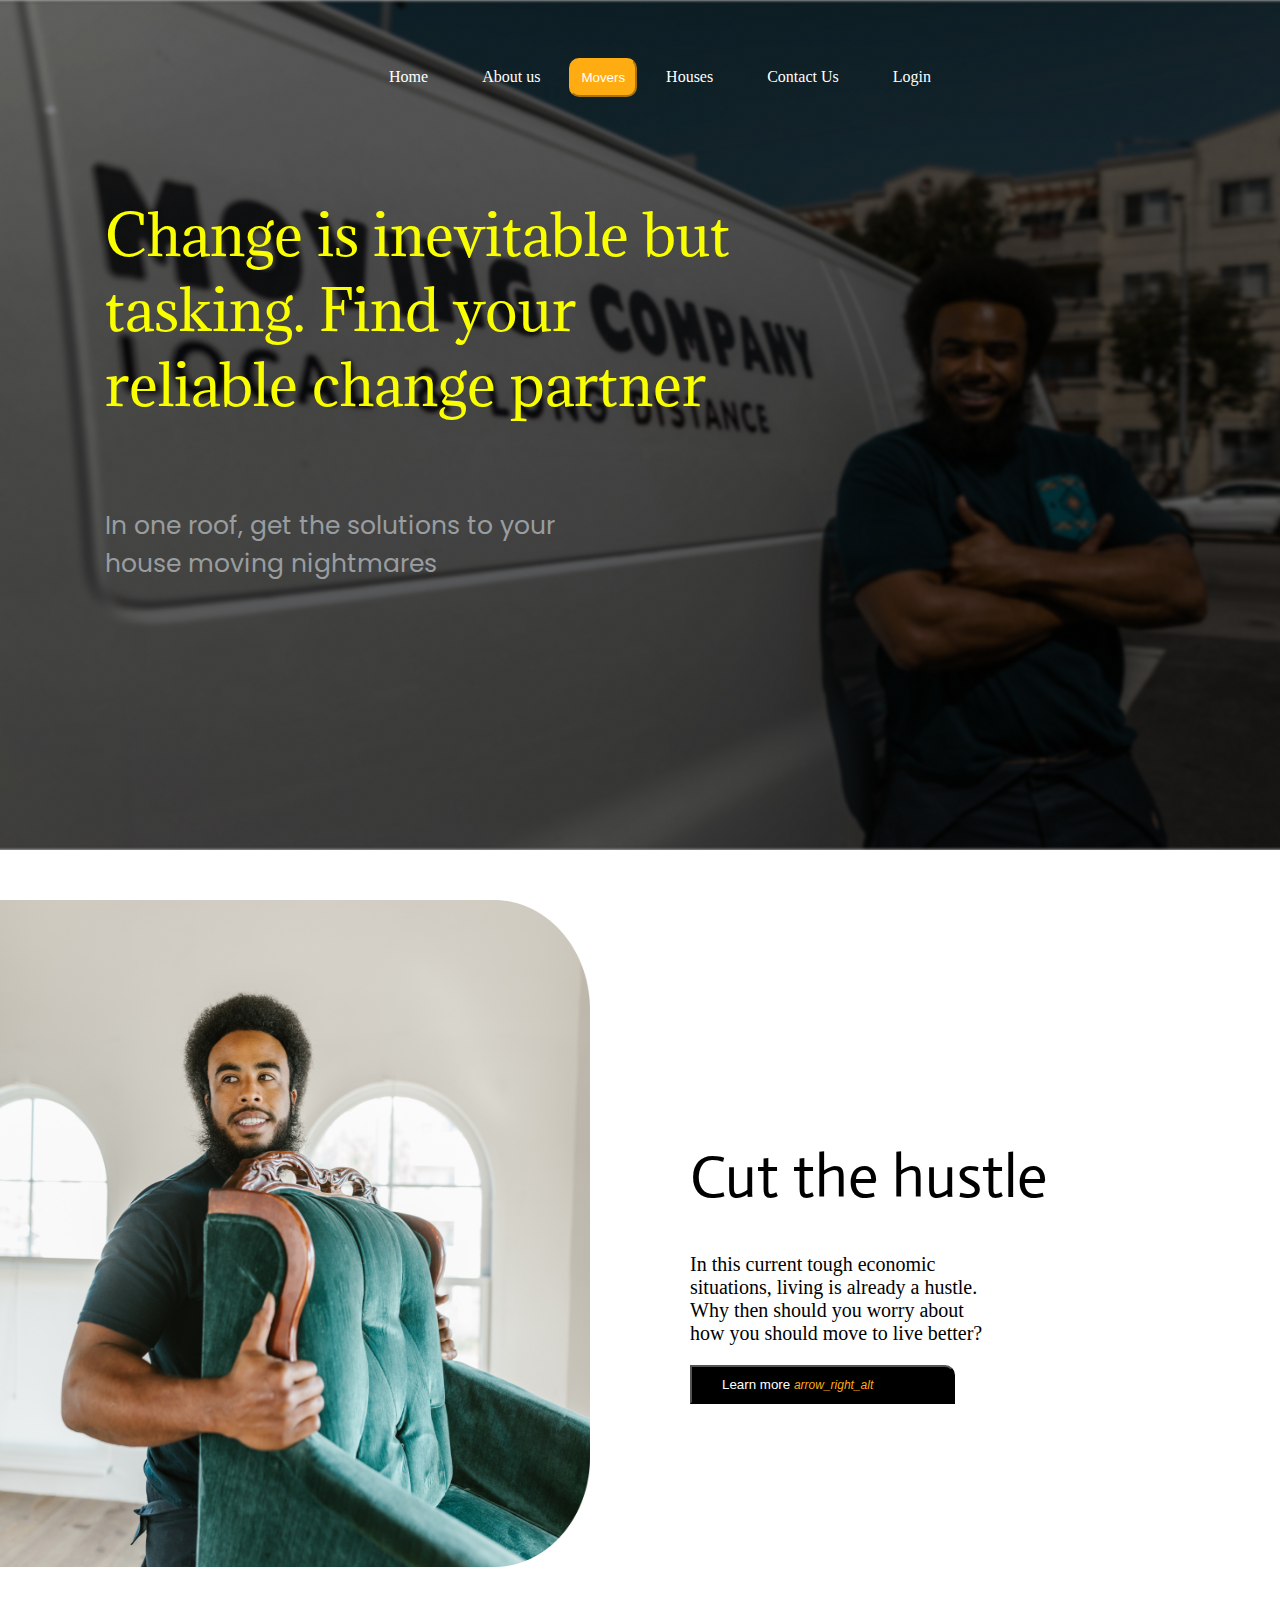
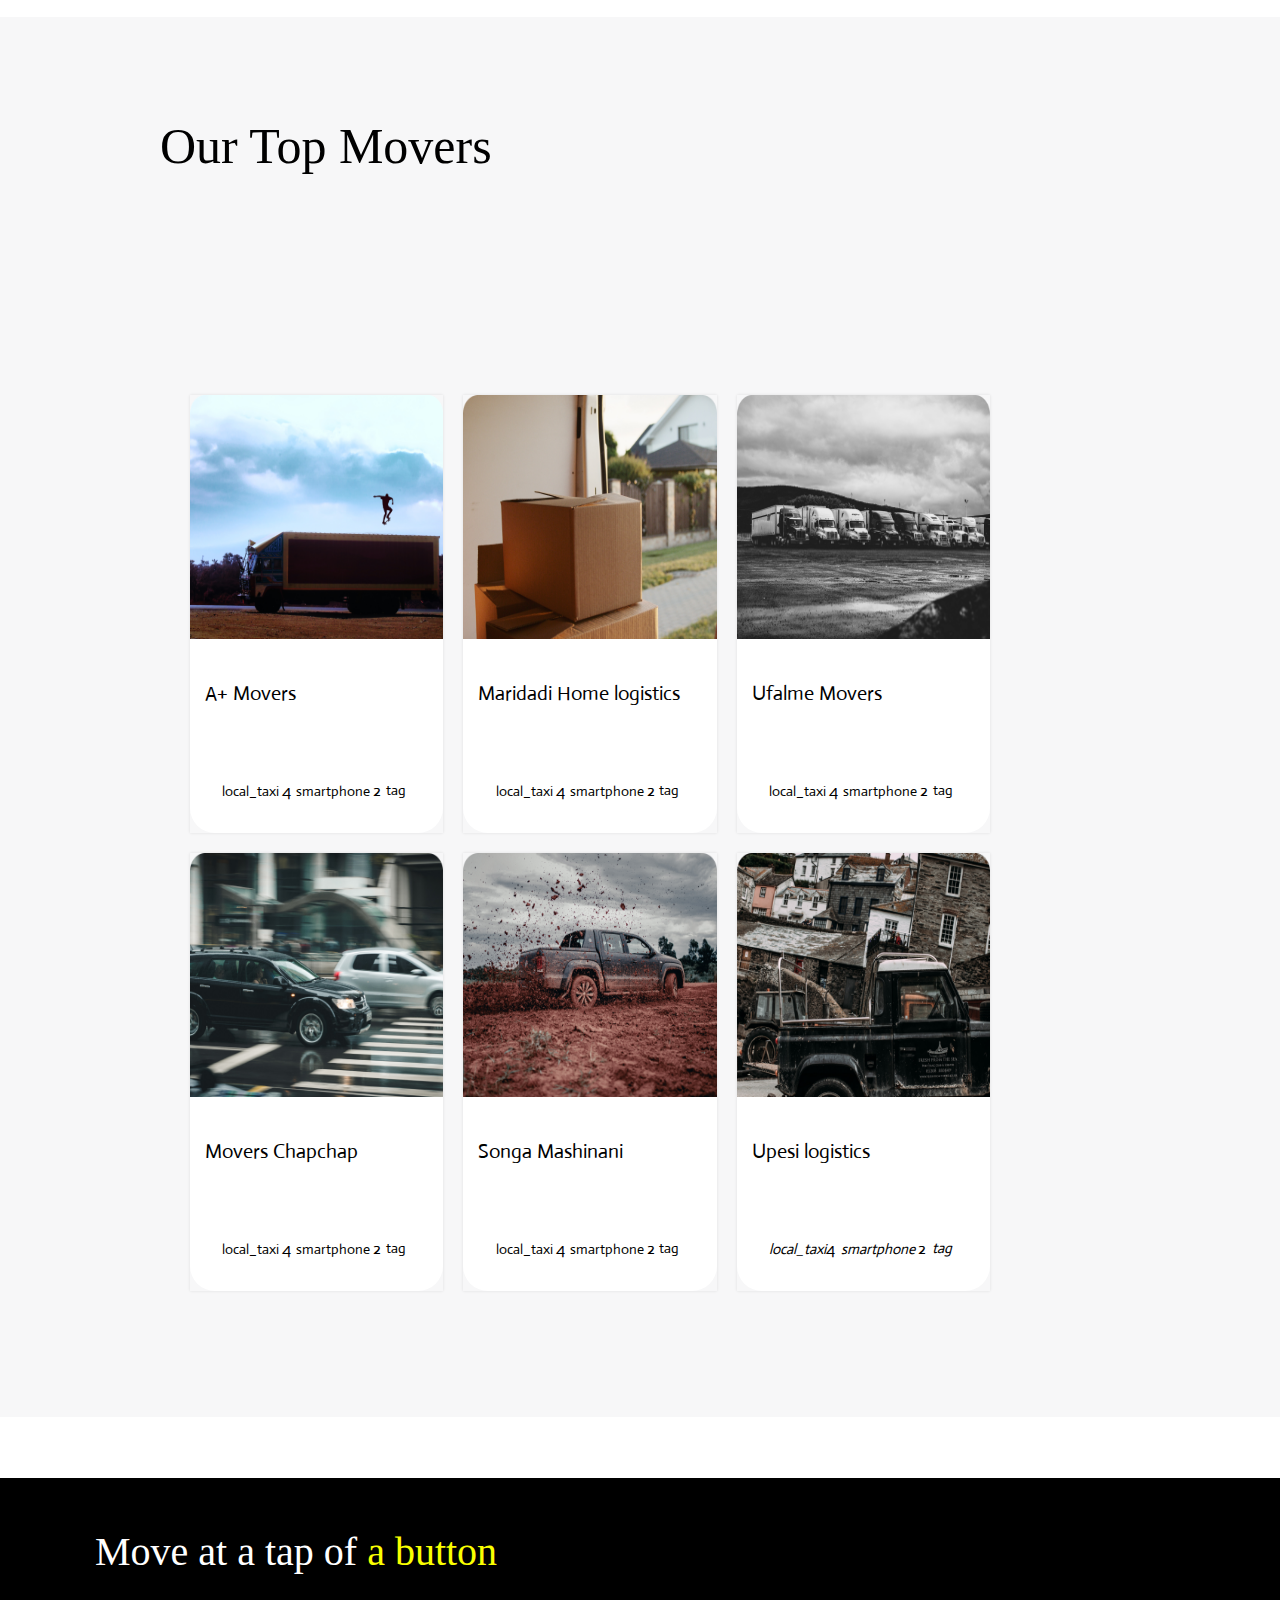
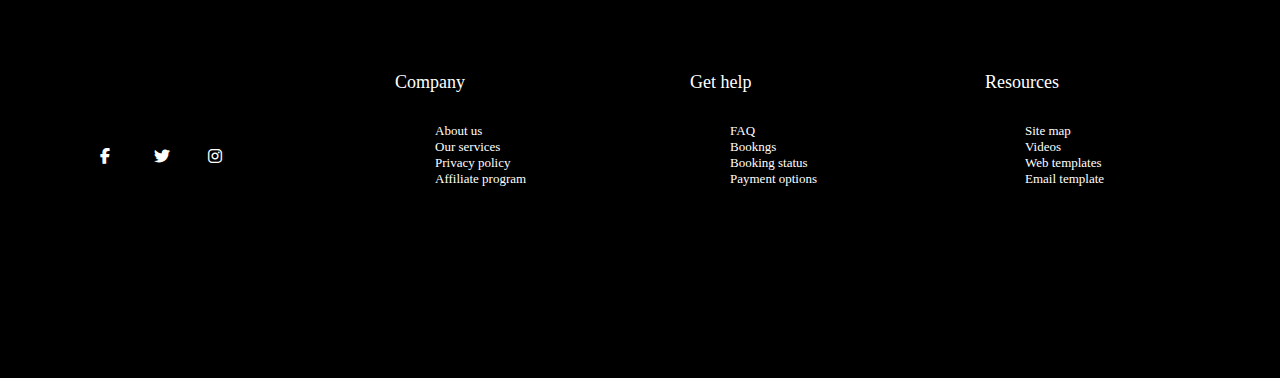
==== commit 0d2dc75a: "Page one is complete and linked to page two by the movers button" ====
--- a/index.html
+++ b/index.html
@@ -4,7 +4,7 @@
     <meta charset="UTF-8">
     <meta http-equiv="X-UA-Compatible" content="IE=edge">
     <meta name="viewport" content="width=device-width, initial-scale=1.0">
-    <title>Document</title>
+    <title>QUICK MOVERS WEBSITE</title>
     <link rel="stylesheet" href="https://fonts.sandbox.google.com/css2?family=Material+Symbols+Outlined:opsz,wght,FILL,GRAD@48,400,0,0" />
     <link rel="stylesheet" href="Assets/CSSfiles/index.css">
     <link rel="stylesheet" type="text/css" href="https://cdnjs.cloudflare.com/ajax/libs/font-awesome/6.1.1/css/all.min.css">
@@ -20,12 +20,12 @@
     <section id="first">
         <nav>
             <ul>
-                <li><a>Home</a></li>
-                <li><a>About us</a></li>
-                <li><a>Movers</a></li>
-                <button><li><a>Houses</a></li></button>
-                <li><a>Contact Us</a></li>
-                <li><a>Login</a></li>
+                <li><a href="">Home</a></li>
+                <li><a href="">About us</a></li>
+                <button><li><a href="movers.html" target="_blank">Movers</a></li></button>
+                <li><a href=""></a>Houses</li></button>
+                <li><a href="">Contact Us</a></li>
+                <li><a href="">Login</a></li>
             </ul>
         </nav>
 
@@ -46,7 +46,8 @@
             <div class="rightside">
                 <h1>Cut the hustle</h1>
                 <p>In this current tough economic <br> situations, living is already a hustle. <br> Why then should you worry about <br> how you should move to live better?</p>
-                <button>learn more</button>
+                <button class="black" style=" background-color: black;" ><a>Learn more <i class="material-symbols-outlined" style="color: #ffac12;">arrow_right_alt</i></a>
+                </button>
             </div>
         </div>
     </section>
@@ -89,6 +90,7 @@
                 </div>
 
             </div>
+
             <div class="card">
                 <img src="Assets/Images/image4.png" alt="" class="card_image">
 
@@ -120,6 +122,7 @@
                 </div>
 
             </div>
+
             <div class="card">
                 <img src="Assets/Images/image5.png" alt="" class="card_image">
 
@@ -151,6 +154,7 @@
                 </div>
 
             </div>
+
             <div class="card">
                 <img src="Assets/Images/image6.png" alt="" class="card_image">
 
@@ -182,6 +186,7 @@
                 </div>
 
             </div>
+
             <div class="card">
                 <img src="Assets/Images/image7.png" alt="" class="card_image">
 
@@ -213,6 +218,7 @@
                 </div>
 
             </div>
+
             <div class="card">
                 <img src="Assets/Images/image8.png" alt="" class="card_image">
 
@@ -249,6 +255,7 @@
 
 
 <br>
+
 
     <!--Footer-->
     <footer class="footer">
@@ -265,6 +272,7 @@
                     </div>
 
                 </div>
+
 
                  <div class="footer-col">
                      <h4>Company</h4>
@@ -276,6 +284,8 @@
                      </ul>
 
                  </div>
+
+
                  <div class="footer-col">
                     <h4>Get help</h4>
                     <ul>
@@ -286,6 +296,8 @@
                     </ul>
 
                 </div>
+
+
                 <div class="footer-col">
                     <h4>Resources</h4>
                     <ul>
--- a/Assets/CSSfiles/index.css
+++ b/Assets/CSSfiles/index.css
@@ -56,22 +56,60 @@
     color: white;
    
 }
+
+#first nav ul li a:hover{
+    color: #FAFF00;
+}
+
+#first nav ul li a{
+    text-decoration: none;
+    color: white;
+}
+
 .kwanza{
     margin-bottom: 20px;
     margin-left:105px;
     margin-top: 70px;
 }
+
 .kwanza > h1{
     font-size: 55px;
     color: #FAFF00;
     font-family:'Adamina';
     
 }
+
 .kwanza >p{
     font-size: 25px;
     color:#999DA0;
     font-family:'Poppins';
     margin-top: 85px;
+}
+
+button{
+    padding: 10px;
+    background-color:#FFAC12 ;
+    border-radius: 10px;
+    border-color:#FFAC12 ;
+    transition: all 0.3s ease 0s;
+}
+button:hover{
+    background-color: antiquewhite;
+    color: aqua;
+}
+
+.black{
+    border-top-right-radius: 10px; 
+    border-bottom-left-radius: 0px;
+    border-bottom-right-radius: 0px;
+    border-top-left-radius: 0px;
+    border-color: black;
+    padding-right: 80px;
+    padding-left: 30px;
+    padding-top: 10px;
+    padding-bottom: 10px;
+    color: white;
+
 }
 
 
@@ -83,36 +121,43 @@
     height: 667px;
     background-color: white;
     width: 100%;
-    
-}
+}
+
 #sectme > .boutme{
 display: flex
 }
+
 #sectme > .boutme > .leftside, .rightside{ 
     width: 50%;
 }
+
 #sectme > .boutme > .leftside{
     display: flex;
     justify-content: center;
     align-items: center;
 }
+
 #sectme > .boutme > .rightside{
     padding-left: 100px;
     padding-top: 200px;
 }
+
 h1{
     font-family: 'Actor';
     font-weight: 500;
     font-size: 60px;
 }
+
 p{
     font-size: 20px;
 }
+
 img{
  width: 675px;
 height: 667px;
 }
 
+/* Third section */
 #third{
     width:100%;
     height: 1400px;
@@ -179,6 +224,8 @@
      padding-top: 100px;
  }
 
+ /* Footer section */
+
  .row{
        display: flex;
 
